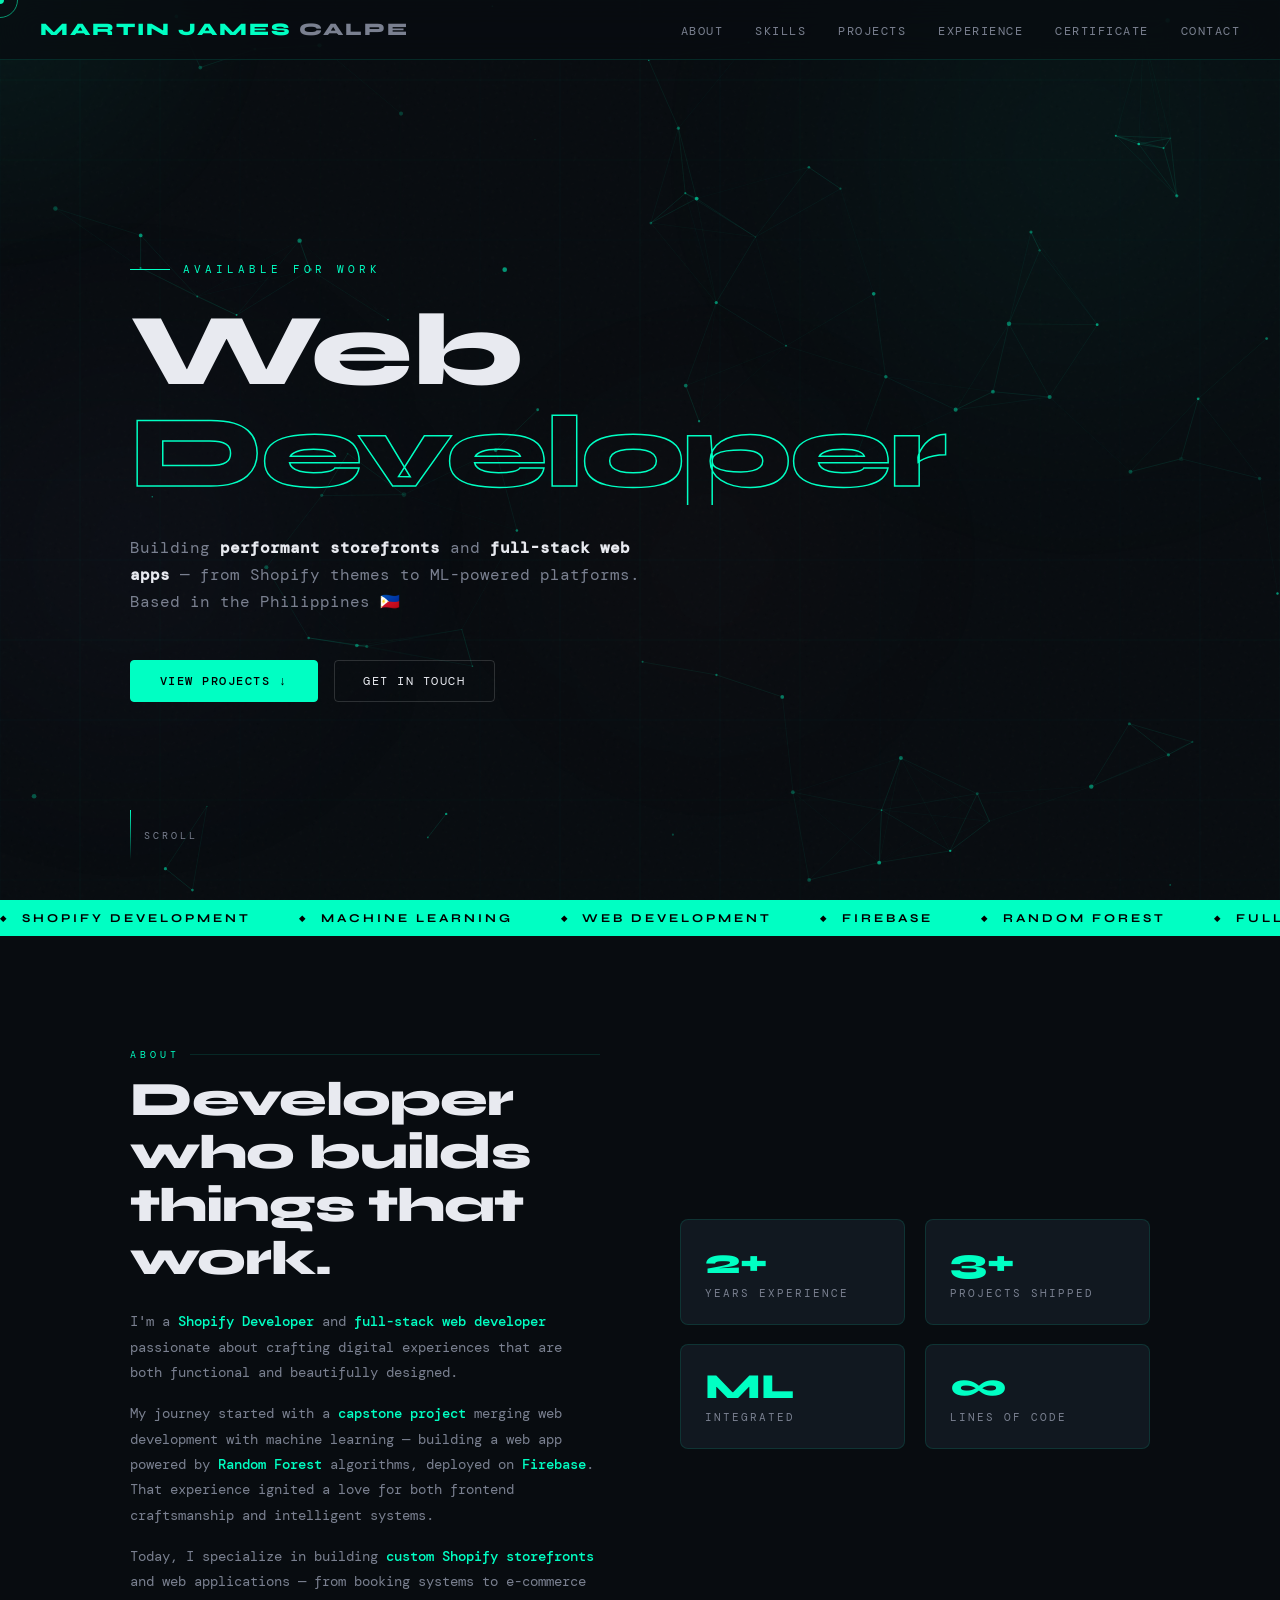
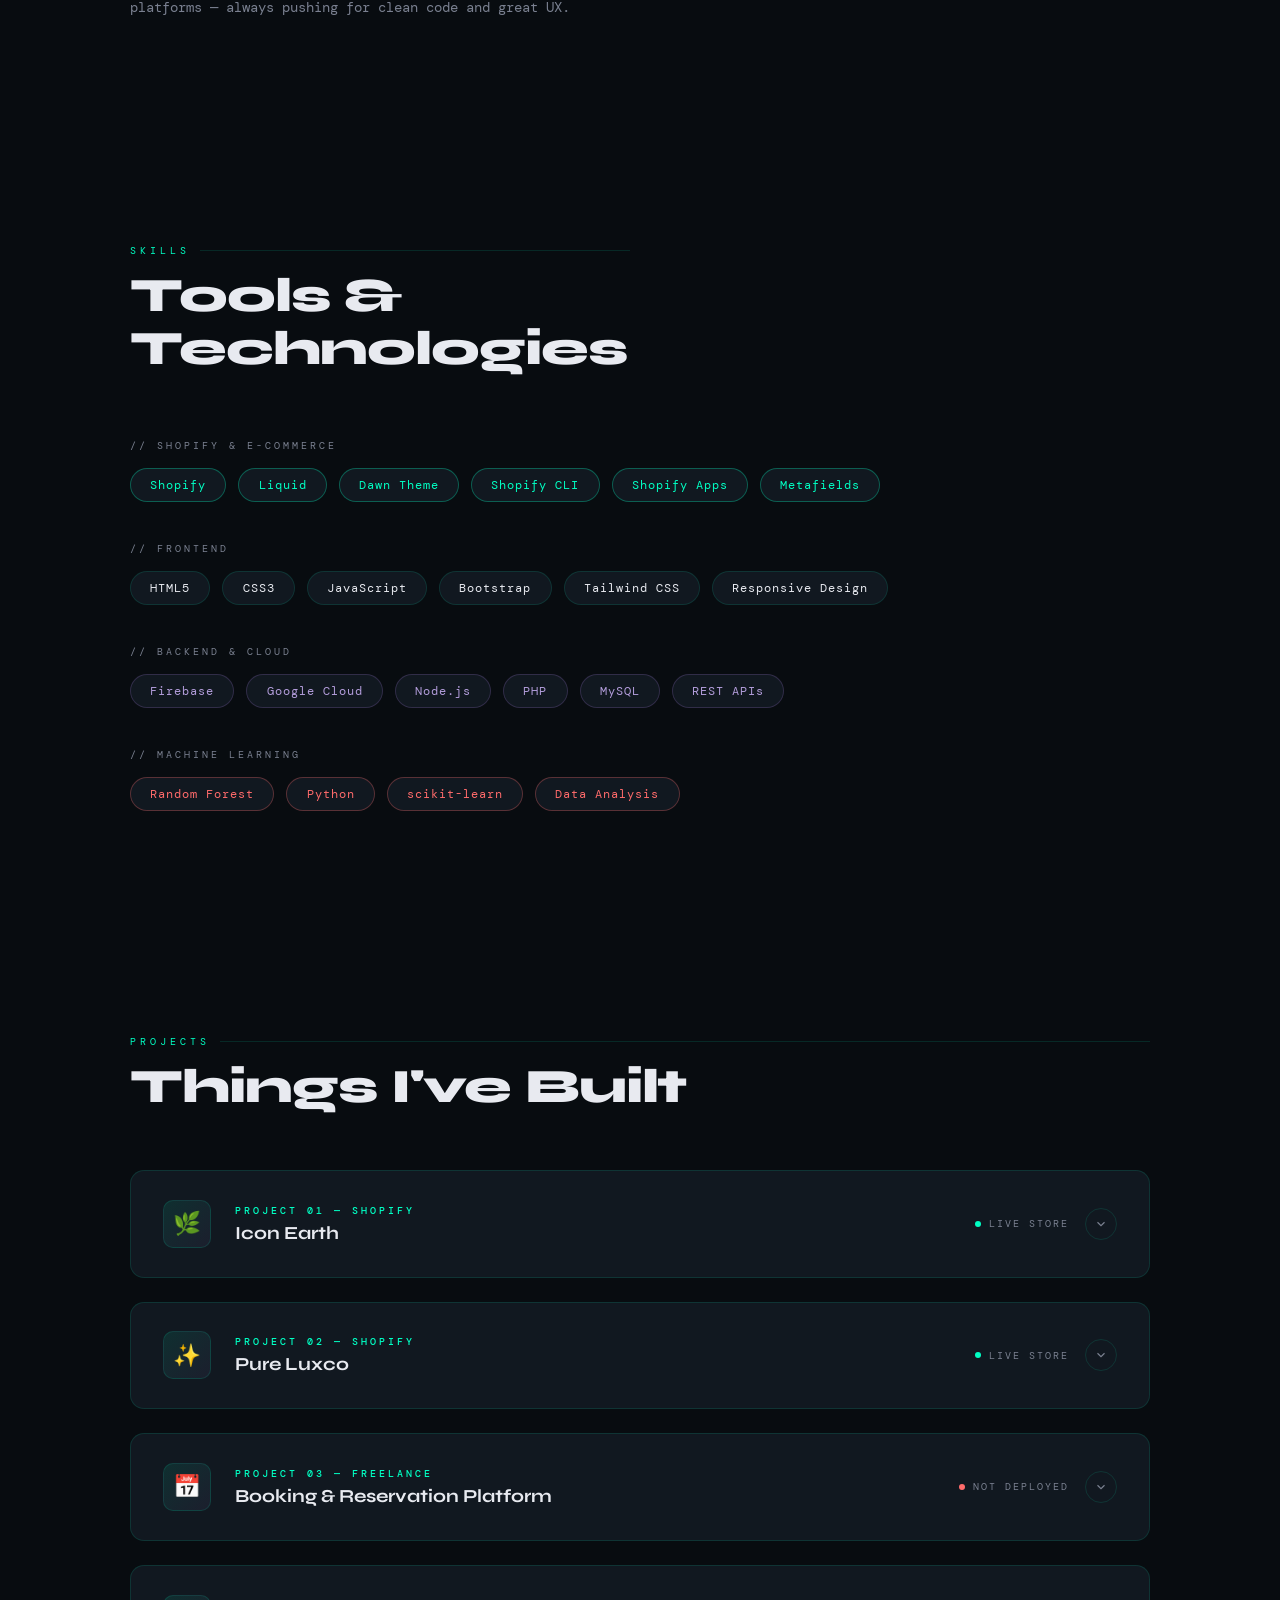
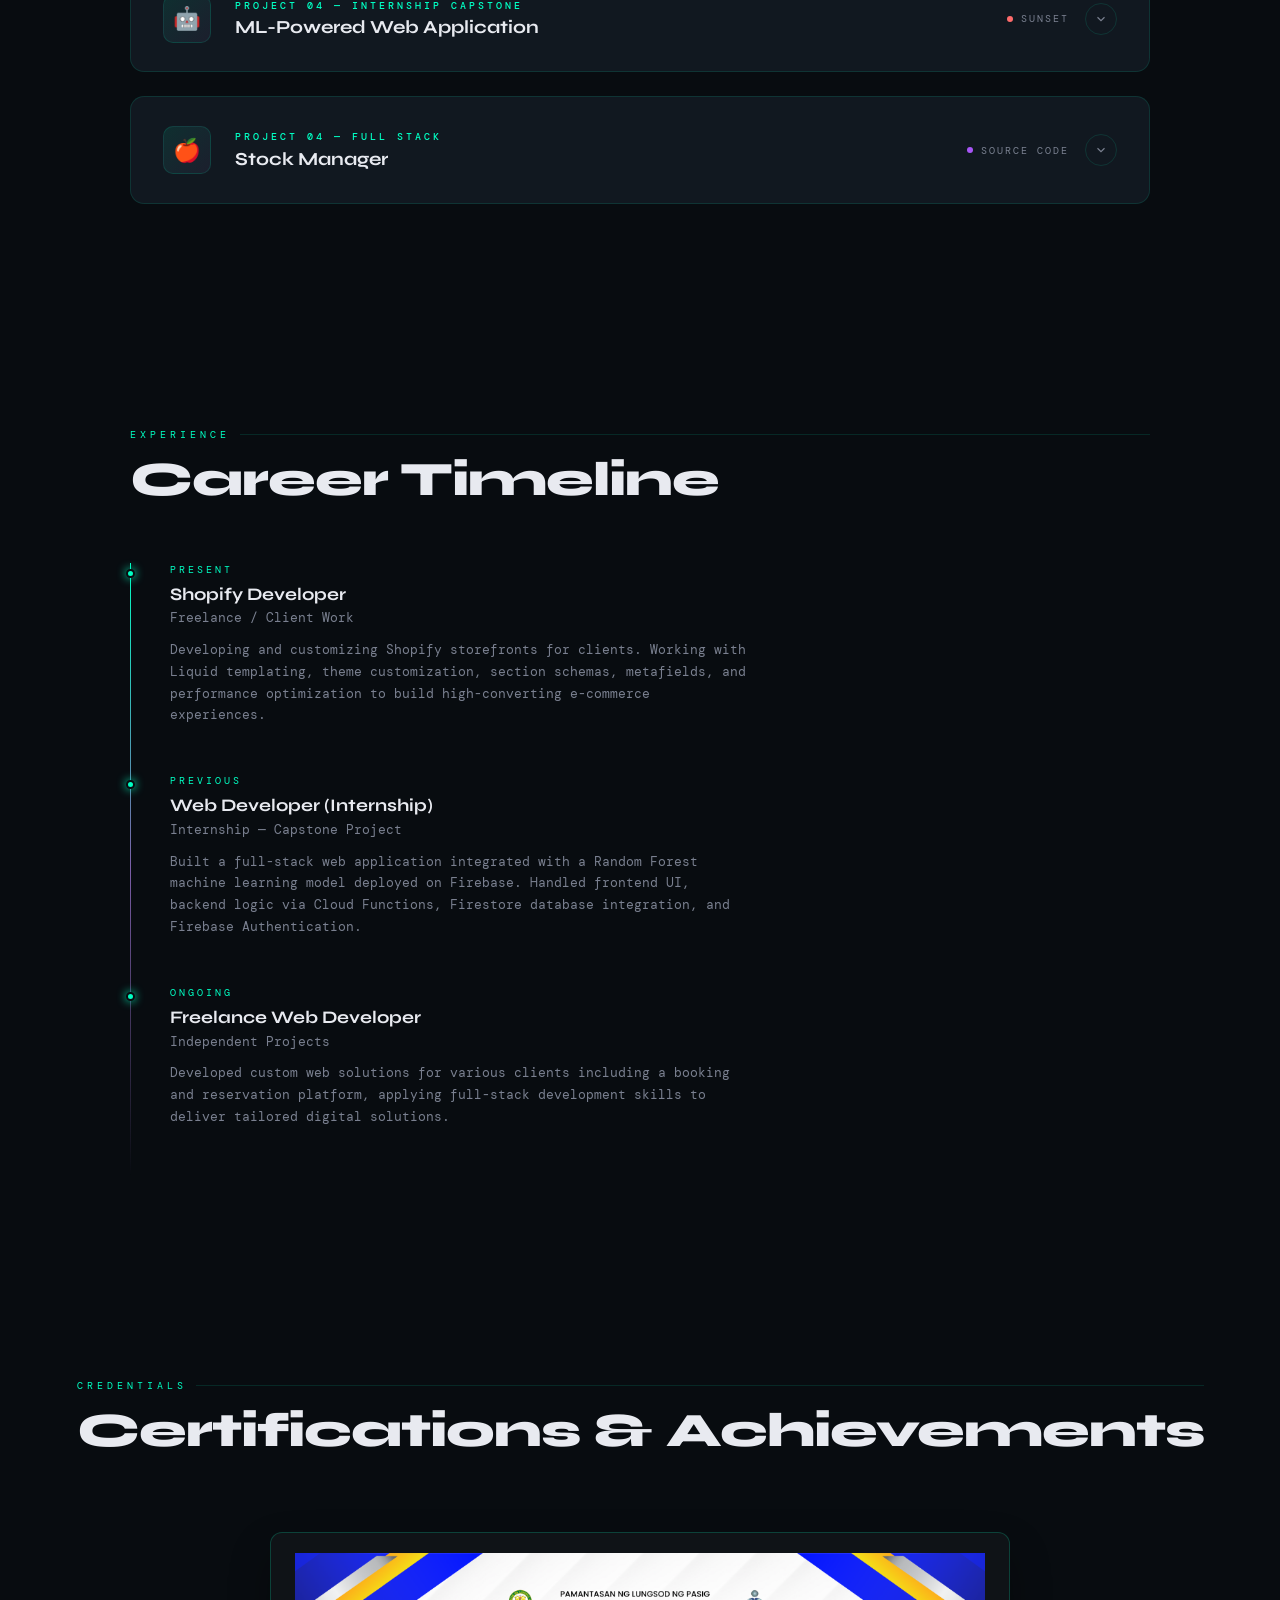
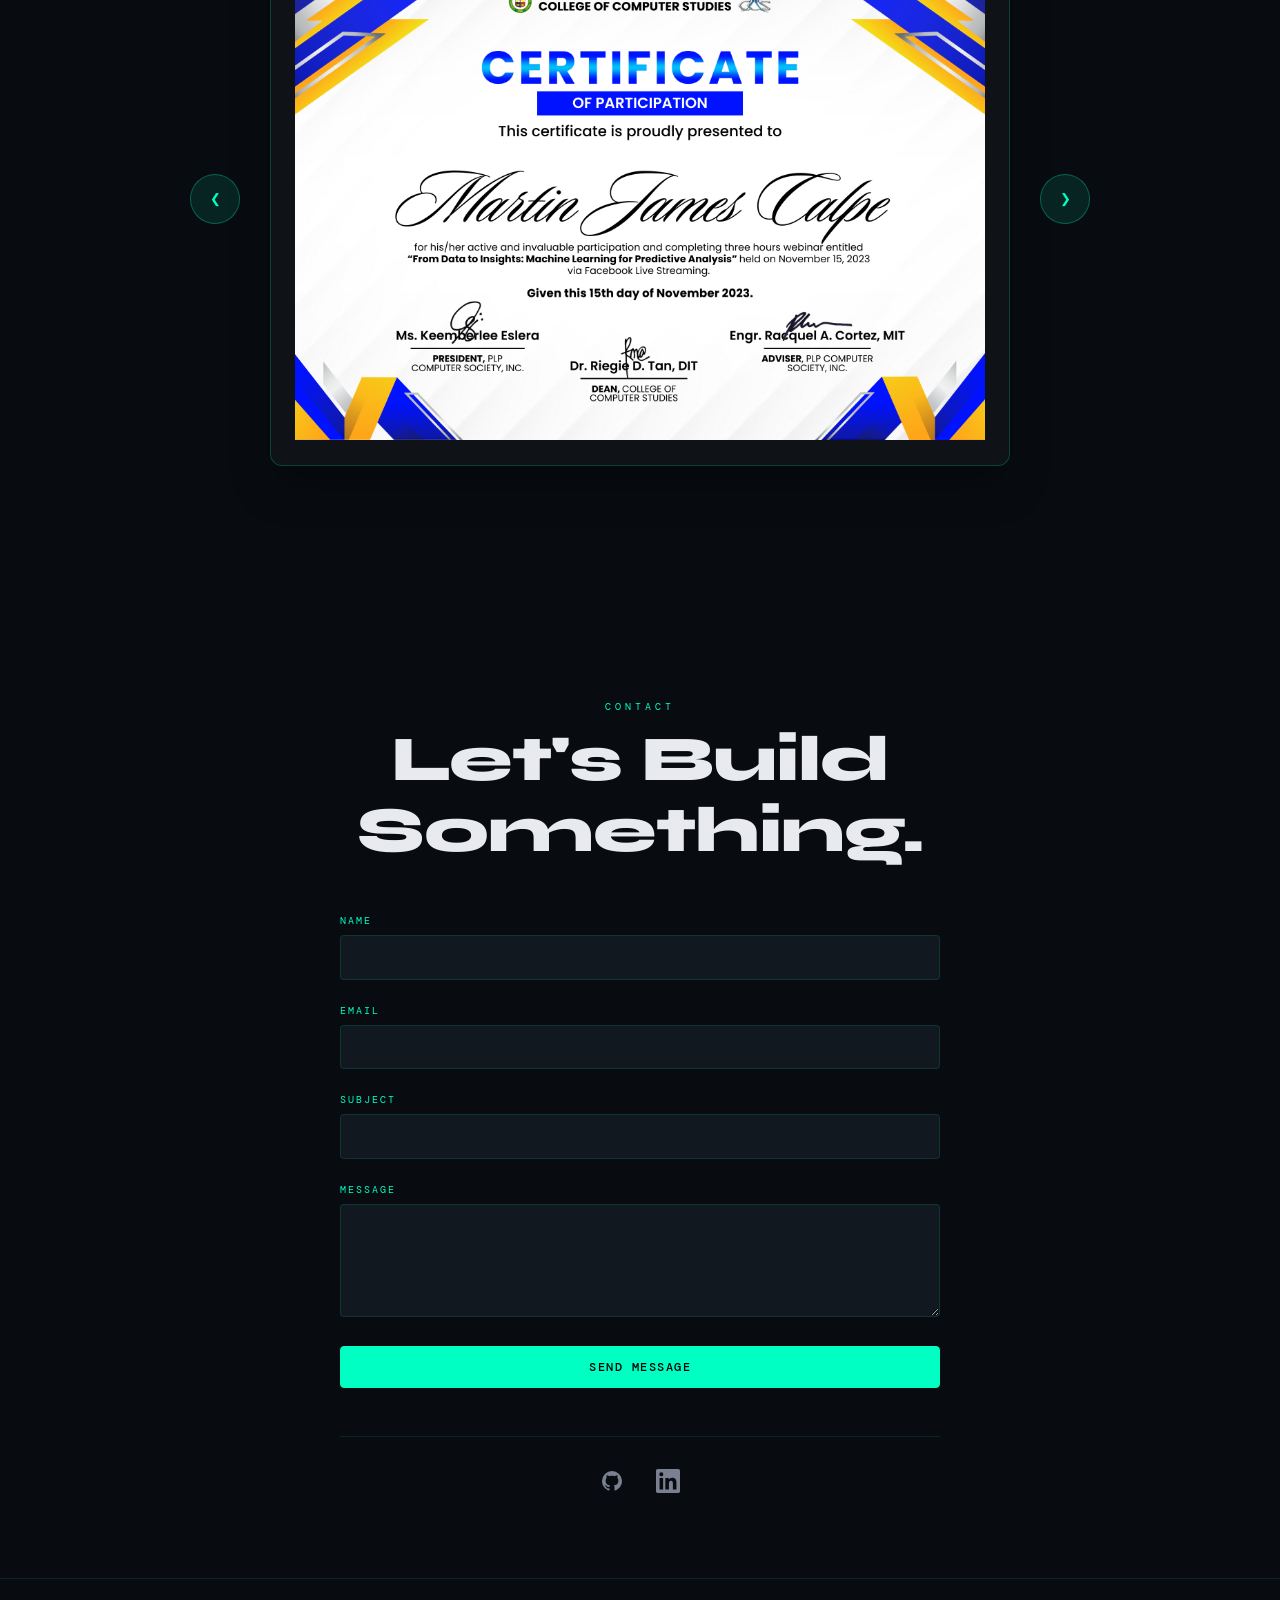
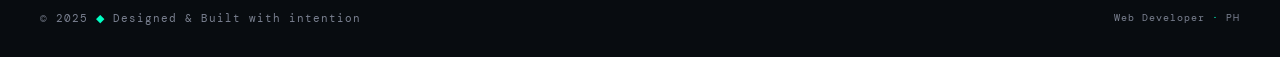
==== index.html @ bbc7a826 "Responsive Portfolio" ====
<!DOCTYPE html>
<html lang="en">
<head>
  <meta charset="UTF-8" />
  <meta name="viewport" content="width=device-width, initial-scale=1.0"/>
  <title>Martin James Calpe</title>
  <link href="https://fonts.googleapis.com/css2?family=Syne:wght@400;600;700;800&family=DM+Mono:wght@300;400;500&display=swap" rel="stylesheet"/>
  <link rel="stylesheet" href="styles2.css">
</head>
<body>

  <!-- Interactive background -->
  <canvas id="bg-canvas"></canvas>
  <div id="mouse-glow"></div>

  <!-- Cursor -->
  <div class="cursor" id="cursor">
    <div class="cursor-ring" id="ring"></div>
    <div class="cursor-dot" id="dot"></div>
  </div>

  <!-- Background orbs -->
  <div class="orb orb1"></div>	
  <div class="orb orb2"></div>
  <div class="orb orb3"></div>

  <!-- Nav -->
  <nav>
    <a href="#hero" class="logo">Martin James<span> Calpe</span></a>
    <ul>
      <li><a href="#about">About</a></li>
      <li><a href="#skills">Skills</a></li>
      <li><a href="#projects">Projects</a></li>
      <li><a href="#experience">Experience</a></li>
      <li><a href="#certificates">Certificate</a></li>
      <li><a href="#contact">Contact</a></li>
    </ul>
  </nav>

  <!-- Hero -->
  <section id="hero">
    <div class="hero-label">Available for work</div>
    <h1>
      <span class="line">Web</span>
      <span class="line"><span class="highlight">Developer</span></span>
    </h1>
    <p class="hero-sub">
      Building <b>performant storefronts</b> and <b>full-stack web apps</b> —
      from Shopify themes to ML-powered platforms. Based in the Philippines 🇵🇭
    </p>
    <div class="hero-cta">
      <a href="#projects" class="btn btn-primary">View Projects ↓</a>
      <a href="#contact" class="btn btn-outline">Get in Touch</a>
    </div>
    <div class="hero-scroll">
      <div class="scroll-line"></div>
      Scroll
    </div>
  </section>

  <!-- Ticker -->
  <div class="ticker-wrap" aria-hidden="true">
    <div class="ticker">
      <span>Shopify Development</span>
      <span>Machine Learning</span>
      <span>Web Development</span>
      <span>Firebase</span>
      <span>Random Forest</span>
      <span>Full-Stack Dev</span>
      <span>UI / UX</span>
      <span>Booking Systems</span>
      <span>Shopify Development</span>
      <span>Machine Learning</span>
      <span>Web Development</span>
      <span>Firebase</span>
      <span>Random Forest</span>
      <span>Full-Stack Dev</span>
      <span>UI / UX</span>
      <span>Booking Systems</span>
    </div>
  </div>

  <!-- About -->
  <section id="about">
    <div class="reveal">
      <div class="section-tag">About</div>
      <h2>Developer who builds things that work.</h2>
      <div class="about-text">
        <p>I'm a <b>Shopify Developer</b> and <b>full-stack web developer</b> passionate about crafting digital experiences that are both functional and beautifully designed.</p>
        <p>My journey started with a <b>capstone project</b> merging web development with machine learning — building a web app powered by <b>Random Forest</b> algorithms, deployed on <b>Firebase</b>. That experience ignited a love for both frontend craftsmanship and intelligent systems.</p>
        <p>Today, I specialize in building <b>custom Shopify storefronts</b> and web applications — from booking systems to e-commerce platforms — always pushing for clean code and great UX.</p>
      </div>
    </div>
    <div class="stats-grid reveal" style="transition-delay:.2s">
      <div class="stat-card">
        <div class="stat-num">2+</div>
        <div class="stat-label">Years Experience</div>
      </div>
      <div class="stat-card">
        <div class="stat-num">3+</div>
        <div class="stat-label">Projects Shipped</div>
      </div>
      <div class="stat-card">
        <div class="stat-num">ML</div>
        <div class="stat-label">Integrated</div>
      </div>
      <div class="stat-card">
        <div class="stat-num">∞</div>
        <div class="stat-label">Lines of Code</div>
      </div>
    </div>
  </section>

  <!-- Skills -->
  <section id="skills">
    <div class="skills-header reveal">
      <div class="section-tag">Skills</div>
      <h2>Tools & Technologies</h2>
    </div>
    <div class="skill-clusters reveal" style="transition-delay:.15s">
      <div>
        <div class="skill-cluster-title">// Shopify & E-Commerce</div>
        <div class="skill-pills">
          <span class="pill accent">Shopify</span>
          <span class="pill accent">Liquid</span>
          <span class="pill accent">Dawn Theme</span>
          <span class="pill accent">Shopify CLI</span>
          <span class="pill accent">Shopify Apps</span>
          <span class="pill accent">Metafields</span>
        </div>
      </div>
      <div>
        <div class="skill-cluster-title">// Frontend</div>
        <div class="skill-pills">
          <span class="pill">HTML5</span>
          <span class="pill">CSS3</span>
          <span class="pill">JavaScript</span>
          <span class="pill">Bootstrap</span>
          <span class="pill">Tailwind CSS</span>
          <span class="pill">Responsive Design</span>
        </div>
      </div>
      <div>
        <div class="skill-cluster-title">// Backend & Cloud</div>
        <div class="skill-pills">
          <span class="pill purple">Firebase</span>
          <span class="pill purple">Google Cloud</span>
          <span class="pill purple">Node.js</span>
          <span class="pill purple">PHP</span>
          <span class="pill purple">MySQL</span>
          <span class="pill purple">REST APIs</span>
        </div>
      </div>
      <div>
        <div class="skill-cluster-title">// Machine Learning</div>
        <div class="skill-pills">
          <span class="pill red">Random Forest</span>
          <span class="pill red">Python</span>
          <span class="pill red">scikit-learn</span>
          <span class="pill red">Data Analysis</span>
        </div>
      </div>
    </div>
  </section>

  <!-- Projects -->
  <section id="projects">
    <div class="reveal">
      <div class="section-tag">Projects</div>
      <h2>Things I've Built</h2>
    </div>
    <div class="projects-grid reveal" style="transition-delay:.1s">
      <div class="project-card" id="card-1">
        <div class="project-header" onclick="toggleCard('card-1')">
          <div class="project-header-left">
            <div class="project-icon">🌿</div>
            <div class="project-meta">
              <div class="project-number">Project 01 — Shopify</div>
              <div class="project-title">Icon Earth</div>
            </div>
          </div>
          <div class="project-header-right">
            <div class="project-status">
              <span class="status-dot live"></span>
              Live Store
            </div>
            <button class="expand-btn" aria-label="Expand">
              <svg viewBox="0 0 24 24" fill="none" stroke="currentColor" stroke-width="2"><polyline points="6 9 12 15 18 9"/></svg>
            </button>
          </div>
        </div>
        <div class="project-body">
          <div class="project-body-inner">
            <div>
              <p class="project-desc">
                A fully customized <strong>Shopify storefront</strong> for Icon Earth — an eco-conscious brand. Developed custom sections, optimized the theme for performance and conversions, and implemented a clean, nature-inspired aesthetic using <strong>Liquid templating</strong> and modern CSS.
              </p>
              <div class="project-tags">
                <span class="project-tag">Shopify</span>
                <span class="project-tag">Liquid</span>
                <span class="project-tag">CSS / JS</span>
                <span class="project-tag purple">E-Commerce</span>
                <span class="project-tag purple">Theme Dev</span>
              </div>
              <div class="project-actions">
                <a href="https://iconearth.com/" target="_blank" rel="noopener" class="project-link">
                  <svg viewBox="0 0 24 24"><path d="M18 13v6a2 2 0 01-2 2H5a2 2 0 01-2-2V8a2 2 0 012-2h6"/><polyline points="15 3 21 3 21 9"/><line x1="10" y1="14" x2="21" y2="3"/></svg>
                  Visit Live Store
                </a>
              </div>
            </div>
            <div class="preview-pane">
              <div class="preview-bar">
                <span class="preview-dot"></span>
                <span class="preview-dot"></span>
                <span class="preview-dot"></span>
                <span class="preview-url">iconearth.com</span>
              </div>
              <div class="preview-iframe-wrap">
                <img src="project2.png" alt="Icon Earth Preview" class="preview-screenshot">
                <div class="preview-overlay">
                  <a href="https://iconearth.com/" target="_blank" rel="noopener" class="preview-visit">
                    <svg width="11" height="11" viewBox="0 0 24 24" fill="none" stroke="currentColor" stroke-width="2"><path d="M18 13v6a2 2 0 01-2 2H5a2 2 0 01-2-2V8a2 2 0 012-2h6"/><polyline points="15 3 21 3 21 9"/><line x1="10" y1="14" x2="21" y2="3"/></svg>
                    Open
                  </a>
                </div>
              </div>
            </div>
          </div>
        </div>
      </div>

      <!-- ── Project 02: Pure Luxco ── -->
      <div class="project-card" id="card-2">
        <div class="project-header" onclick="toggleCard('card-2')">
          <div class="project-header-left">
            <div class="project-icon">✨</div>
            <div class="project-meta">
              <div class="project-number">Project 02 — Shopify</div>
              <div class="project-title">Pure Luxco</div>
            </div>
          </div>
          <div class="project-header-right">
            <div class="project-status">
              <span class="status-dot live"></span>
              Live Store
            </div>
            <button class="expand-btn" aria-label="Expand">
              <svg viewBox="0 0 24 24" fill="none" stroke="currentColor" stroke-width="2"><polyline points="6 9 12 15 18 9"/></svg>
            </button>
          </div>
        </div>
        <div class="project-body">
          <div class="project-body-inner">
            <div>
              <p class="project-desc">
                A premium <strong>luxury Shopify store</strong> for Pure Luxco. Built a refined, high-end shopping experience with custom product sections, smooth animations, and carefully tuned layout components to reflect the brand's upscale identity — all powered by <strong>Shopify Liquid</strong>.
              </p>
              <div class="project-tags">
                <span class="project-tag">Shopify</span>
                <span class="project-tag">Liquid</span>
                <span class="project-tag">CSS / JS</span>
                <span class="project-tag purple">Luxury Brand</span>
                <span class="project-tag purple">E-Commerce</span>
              </div>
              <div class="project-actions">
                <a href="https://pureluxco.com/" target="_blank" rel="noopener" class="project-link">
                  <svg viewBox="0 0 24 24"><path d="M18 13v6a2 2 0 01-2 2H5a2 2 0 01-2-2V8a2 2 0 012-2h6"/><polyline points="15 3 21 3 21 9"/><line x1="10" y1="14" x2="21" y2="3"/></svg>
                  Visit Live Store
                </a>
              </div>
            </div>
            <div class="preview-pane">
              <div class="preview-bar">
                <span class="preview-dot"></span>
                <span class="preview-dot"></span>
                <span class="preview-dot"></span>
                <span class="preview-url">pureluxco.com</span>
              </div>
              <div class="preview-iframe-wrap">
                <img src="project1.png" alt="Icon Earth Preview" class="preview-screenshot">
                <div class="preview-overlay">
                  <a href="https://pureluxco.com/" target="_blank" rel="noopener" class="preview-visit">
                    <svg width="11" height="11" viewBox="0 0 24 24" fill="none" stroke="currentColor" stroke-width="2"><path d="M18 13v6a2 2 0 01-2 2H5a2 2 0 01-2-2V8a2 2 0 012-2h6"/><polyline points="15 3 21 3 21 9"/><line x1="10" y1="14" x2="21" y2="3"/></svg>
                    Open
                  </a>
                </div>
              </div>
            </div>
          </div>
        </div>
      </div>

      <!-- ── Project 03: Booking Platform ── -->
      <div class="project-card" id="card-3">
        <div class="project-header" onclick="toggleCard('card-3')">
          <div class="project-header-left">
            <div class="project-icon">📅</div>
            <div class="project-meta">
              <div class="project-number">Project 03 — Freelance</div>
              <div class="project-title">Booking & Reservation Platform</div>
            </div>
          </div>
          <div class="project-header-right">
            <div class="project-status">
              <span class="status-dot"></span>
              Not Deployed
            </div>
            <button class="expand-btn" aria-label="Expand">
              <svg viewBox="0 0 24 24" fill="none" stroke="currentColor" stroke-width="2"><polyline points="6 9 12 15 18 9"/></svg>
            </button>
          </div>
        </div>
        <div class="project-body">
          <div class="project-body-inner">
            <div>
              <p class="project-desc">
                A custom <strong>booking and reservation web application</strong> built for a freelance client. Features appointment scheduling, real-time availability management, user authentication, and an intuitive admin dashboard — crafted from scratch for a seamless end-to-end experience.
              </p>
              <div class="project-tags">
                <span class="project-tag">Web App</span>
                <span class="project-tag purple">Full Stack</span>
                <span class="project-tag">Booking System</span>
                <span class="project-tag">JavaScript</span>
                <span class="project-tag red">Freelance</span>
              </div>
            </div>
            <div class="preview-pane">
              <div class="preview-bar">
                <span class="preview-dot"></span>
                <span class="preview-dot"></span>
                <span class="preview-dot"></span>
                <span class="preview-url">booking-platform — local</span>
              </div>
              <div class="preview-iframe-wrap">
					<img src="project3.png" alt="Booking Platform Screenshot" class="preview-screenshot">
				</div>
            </div>
          </div>
        </div>
      </div>

      <!-- ── Project 04: ML Capstone ── -->
      <div class="project-card" id="card-4">
        <div class="project-header" onclick="toggleCard('card-4')">
          <div class="project-header-left">
            <div class="project-icon">🤖</div>
            <div class="project-meta">
              <div class="project-number">Project 04 — Internship Capstone</div>
              <div class="project-title">ML-Powered Web Application</div>
            </div>
          </div>
          <div class="project-header-right">
            <div class="project-status">
              <span class="status-dot"></span>
              Sunset
            </div>
            <button class="expand-btn" aria-label="Expand">
              <svg viewBox="0 0 24 24" fill="none" stroke="currentColor" stroke-width="2"><polyline points="6 9 12 15 18 9"/></svg>
            </button>
          </div>
        </div>
        <div class="project-body">
          <div class="project-body-inner">
            <div>
              <p class="project-desc">
                An internship capstone project combining web development with machine learning. Built a full-stack web app deploying a <strong>Random Forest classification algorithm</strong> via Firebase Cloud Functions. Handled authentication, Firestore database, and a clean prediction UI — sunset due to Google Cloud billing requirements.
              </p>
              <div class="project-tags">
                <span class="project-tag">Firebase</span>
                <span class="project-tag red">Random Forest</span>
                <span class="project-tag red">Machine Learning</span>
                <span class="project-tag red">Python</span>
                <span class="project-tag">Cloud Functions</span>
              </div>
            </div>
            <div class="preview-pane">
              <div class="preview-bar">
                <span class="preview-dot"></span>
                <span class="preview-dot"></span>
                <span class="preview-dot"></span>
                <span class="preview-url">firebase — capstone (offline)</span>
              </div>
              <div class="preview-placeholder">
                <span>☁️</span>
                Offline — Cloud billing sunset
              </div>
            </div>
          </div>
        </div>
      </div>
      

      <div class="project-card" id="card-5">
        <div class="project-header" onclick="toggleCard('card-5')">
          <div class="project-header-left">
            <div class="project-icon">🍎</div>
            <div class="project-meta">
              <div class="project-number">Project 04 — Full Stack</div>
              <div class="project-title">Stock Manager</div>
            </div>
          </div>
          <div class="project-header-right">
            <div class="project-status">
              <span class="status-dot live" style="background: #a855f7;"></span>
              Source Code
            </div>
            <button class="expand-btn" aria-label="Expand">
              <svg viewBox="0 0 24 24" fill="none" stroke="currentColor" stroke-width="2"><polyline points="6 9 12 15 18 9"/></svg>
            </button>
          </div>
        </div>
        <div class="project-body">
          <div class="project-body-inner">
            <div>
              <p class="project-desc">
                A professional <strong>Inventory Management System</strong> tailored for Apple retailers. Built with a custom PHP backend and MySQL, featuring <strong>real-time stock health analytics</strong>, automated CSV report generation, and a secure deletion workflow requiring SKU validation.
              </p>
              <div class="project-tags">
                <span class="project-tag">PHP 8.x</span>
                <span class="project-tag">MySQL</span>
                <span class="project-tag">JavaScript</span>
                <span class="project-tag purple">Backend</span>
                <span class="project-tag purple">System Design</span>
              </div>
              <div class="project-actions">
                <a href="https://github.com/mjjcalpe/inventory-system" target="_blank" rel="noopener" class="project-link">
                  <svg viewBox="0 0 24 24" fill="none" stroke="currentColor" stroke-width="2" stroke-linecap="round" stroke-linejoin="round"><path d="M9 19c-5 1.5-5-2.5-7-3m14 6v-3.87a3.37 3.37 0 0 0-.94-2.61c3.14-.35 6.44-1.54 6.44-7A5.44 5.44 0 0 0 20 4.77 5.07 5.07 0 0 0 19.91 1S18.73.65 16 2.48a13.38 13.38 0 0 0-7 0C6.27.65 5.09 1 5.09 1A5.07 5.07 0 0 0 5 4.77a5.44 5.44 0 0 0-1.5 3.78c0 5.42 3.3 6.61 6.44 7A3.37 3.37 0 0 0 9 18.13V22"></path></svg>
                  View GitHub Repository
                </a>
              </div>
            </div>
            <div class="preview-pane">
              <div class="preview-bar">
                <span class="preview-dot"></span>
                <span class="preview-dot"></span>
                <span class="preview-dot"></span>
                <span class="preview-url">github.com/mjjcalpe/inventory-system</span>
              </div>
              <div class="preview-iframe-wrap">
                <img src="project4.png" alt="Apple Stock Manager Preview" class="preview-screenshot">
                <div class="preview-overlay">
                  <a href="https://github.com/mjjcalpe/inventory-system" target="_blank" rel="noopener" class="preview-visit">
                    <svg width="11" height="11" viewBox="0 0 24 24" fill="none" stroke="currentColor" stroke-width="2"><path d="M18 13v6a2 2 0 01-2 2H5a2 2 0 01-2-2V8a2 2 0 012-2h6"/><polyline points="15 3 21 3 21 9"/><line x1="10" y1="14" x2="21" y2="3"/></svg>
                    View Code
                  </a>
                </div>
              </div>
            </div>
          </div>
        </div>
      </div>


    </div>
  </section>

  <!-- Experience -->
  <section id="experience">
    <div class="reveal">
      <div class="section-tag">Experience</div>
      <h2>Career Timeline</h2>
    </div>
    <div class="timeline reveal" style="transition-delay:.15s">
      <div class="timeline-item">
        <div class="timeline-date">Present</div>
        <div class="timeline-role">Shopify Developer</div>
        <div class="timeline-company">Freelance / Client Work</div>
        <div class="timeline-desc">
          Developing and customizing Shopify storefronts for clients. Working with Liquid templating,
          theme customization, section schemas, metafields, and performance optimization to build
          high-converting e-commerce experiences.
        </div>
      </div>
      <div class="timeline-item">
        <div class="timeline-date">Previous</div>
        <div class="timeline-role">Web Developer (Internship)</div>
        <div class="timeline-company">Internship — Capstone Project</div>
        <div class="timeline-desc">
          Built a full-stack web application integrated with a Random Forest machine learning model
          deployed on Firebase. Handled frontend UI, backend logic via Cloud Functions, Firestore
          database integration, and Firebase Authentication.
        </div>
      </div>
      <div class="timeline-item">
        <div class="timeline-date">Ongoing</div>
        <div class="timeline-role">Freelance Web Developer</div>
        <div class="timeline-company">Independent Projects</div>
        <div class="timeline-desc">
          Developed custom web solutions for various clients including a booking and reservation
          platform, applying full-stack development skills to deliver tailored digital solutions.
        </div>
      </div>
    </div>
  </section>

  <section id="certificates">
  <div class="reveal">
    <div class="section-tag">Credentials</div>
    <h2 class="section-title">Certifications & Achievements</h2>
  </div>

  <div class="slider-container reveal" style="transition-delay:.1s">
    <button class="slider-btn prev-btn" aria-label="Previous">❮</button>
    
    <div class="slider-track-wrap">
      <div class="slider-track" id="cert-track">
        <div class="cert-slide"><img src="cert1.png" alt="Certificate 1"></div>
        <div class="cert-slide"><img src="cert2.jpeg" alt="Certificate 2"></div>
        <div class="cert-slide"><img src="cert3.png" alt="Certificate 3"></div>
        <div class="cert-slide"><img src="cert4.png" alt="Certificate 4"></div>
        <div class="cert-slide"><img src="cert5.png" alt="Certificate 5"></div>
        <div class="cert-slide"><img src="cert6.png" alt="Certificate 6"></div>
        <div class="cert-slide"><img src="cert7.png" alt="Certificate 7"></div>
        <div class="cert-slide"><img src="cert8.png" alt="Certificate 8"></div>
        <div class="cert-slide"><img src="cert9.png" alt="Certificate 9"></div>
      </div>
    </div>

    <button class="slider-btn next-btn" aria-label="Next">❯</button>
  </div>
  
  <div class="slider-dots" id="slider-dots"></div>
</section>

  
<section id="contact">
    <div class="section-tag contact-tag reveal">Contact</div>
    <h2 class="contact-title reveal">Let's Build<br/>Something.</h2>
    
    <div class="contact-form-container reveal" style="transition-delay:.2s">
        <form id="contactForm">
            <div class="form-group">
                <label for="name">Name</label>
                <input type="text" id="name" name="name" required>
            </div>
            <div class="form-group">
                <label for="email">Email</label>
                <input type="email" id="email" name="email" required>
            </div>
            <div class="form-group">
                <label for="subject">Subject</label>
                <input type="text" id="subject" name="subject">
            </div>
            <div class="form-group">
                <label for="message">Message</label>
                <textarea id="message" name="message" rows="5" required></textarea>
            </div>
            <button type="submit" id="submitButton" class="btn btn-primary">
                <span class="button-text">Send Message</span>
                <span class="spinner" style="display: none;"></span>
            </button>
        </form>
        <div id="formStatus" class="form-status"></div>

        <div class="contact-social-row">
            <a href="https://github.com/mjjcalpe" target="_blank" rel="noopener" class="social-icon-link" title="GitHub">
                <svg viewBox="0 0 24 24" width="24" height="24"><path fill="currentColor" d="M12 2A10 10 0 002 12c0 4.42 2.87 8.17 6.84 9.5.5.08.66-.23.66-.5v-1.69c-2.77.6-3.36-1.34-3.36-1.34-.46-1.16-1.11-1.47-1.11-1.47-.91-.62.07-.6.07-.6 1 .07 1.53 1.03 1.53 1.03.87 1.52 2.34 1.07 2.91.83.09-.65.35-1.09.63-1.34-2.22-.25-4.55-1.11-4.55-4.92 0-1.11.38-2 1.03-2.71-.1-.25-.45-1.29.1-2.64 0 0 .84-.27 2.75 1.02.79-.22 1.65-.33 2.5-.33.85 0 1.71.11 2.5.33 1.91-1.29 2.75-1.02 2.75-1.02.55 1.35.2 2.39.1 2.64.65.71 1.03 1.6 1.03 2.71 0 3.82-2.34 4.66-4.57 4.91.36.31.69.92.69 1.85V21c0 .27.16.59.67.5C19.14 20.16 22 16.42 22 12A10 10 0 0012 2z"/></svg>
            </a>
            <a href="https://www.linkedin.com/in/martinjamescalpe/" target="_blank" rel="noopener" class="social-icon-link" title="LinkedIn">
                <svg viewBox="0 0 24 24" width="24" height="24"><path fill="currentColor" d="M20.447 20.452h-3.554v-5.569c0-1.328-.027-3.037-1.852-3.037-1.853 0-2.136 1.445-2.136 2.939v5.667H9.351V9h3.414v1.561h.046c.477-.9 1.637-1.85 3.37-1.85 3.601 0 4.267 2.37 4.267 5.455v6.286zM5.337 7.433a2.062 2.062 0 01-2.063-2.065 2.064 2.064 0 112.063 2.065zm1.782 13.019H3.555V9h3.564v11.452zM22.225 0H1.771C.792 0 0 .774 0 1.729v20.542C0 23.227.792 24 1.771 24h20.451C23.2 24 24 23.227 24 22.271V1.729C24 .774 23.2 0 22.222 0h.003z"/></svg>
            </a>
        </div>
    </div>
</section>

<script src="https://cdn.jsdelivr.net/npm/@emailjs/browser@4/dist/email.min.js"></script>

<script type="text/javascript" src="https://cdn.jsdelivr.net/npm/@emailjs/browser@4/dist/email.min.js"></script>

<script>
    // 1. Initialize EmailJS
    (function() {
        emailjs.init({
            publicKey: "rtEd1aC0v6D07xCCY"
        });
    })();

    document.addEventListener('DOMContentLoaded', () => {
        // --- REVEAL OBSERVER & BACKGROUND LOGIC ---
        // (Keep your particle background, nav link, and scroll reveal code here as it was)
        
        // --- CONTACT FORM LOGIC ---
        const contactForm = document.getElementById('contactForm');
        
        if (contactForm) {
            const submitButton = contactForm.querySelector('button[type="submit"]');
            const buttonText = submitButton?.querySelector('.button-text');
            const spinner = submitButton?.querySelector('.spinner');
            const formStatus = document.getElementById('formStatus');

            contactForm.addEventListener('submit', function(event) {
                event.preventDefault();

                const serviceID = 'service_jj01jtw';
                const templateID = 'template_p2a5obg';

                // Start Loading
                if (submitButton) submitButton.disabled = true;
                if (buttonText) buttonText.style.display = 'none';
                if (spinner) spinner.style.display = 'inline-block';
                if (formStatus) formStatus.textContent = '';

                emailjs.sendForm(serviceID, templateID, this)
                    .then(() => {
                        alert('Message sent successfully!');
                        contactForm.reset();
                        resetButton();
                    }, (error) => {
                        console.log('FAILED...', error);
                        if (formStatus) formStatus.textContent = 'Failed to send. Reconnect Gmail in EmailJS Dashboard.';
                        resetButton();
                    });
            });

            function resetButton() {
                if (submitButton) submitButton.disabled = false;
                if (spinner) spinner.style.display = 'none';
                if (buttonText) buttonText.style.display = 'inline-block';
            }
        }

        // --- EMAIL COPY TO CLIPBOARD LOGIC ---
        const contactLink = document.getElementById('contact-link');
        const toast = document.getElementById('copy-toast');
        const emailAddress = "james.calpe32@gmail.com";

        if (contactLink) {
            contactLink.addEventListener('click', (e) => {
                e.preventDefault();
                navigator.clipboard.writeText(emailAddress).then(() => {
                    if (toast) {
                        toast.classList.add('show');
                        setTimeout(() => toast.classList.remove('show'), 2000);
                    }
                });
                window.location.href = `mailto:${emailAddress}`;
            });
        }
    });

    document.addEventListener('DOMContentLoaded', () => {
    const track = document.getElementById('cert-track');
    const slides = Array.from(track.children);
    const nextBtn = document.querySelector('.next-btn');
    const prevBtn = document.querySelector('.prev-btn');
    const dotsNav = document.getElementById('slider-dots');
    
    let currentIndex = 0;

    // Create dots
    slides.forEach((_, i) => {
        const dot = document.createElement('div');
        dot.classList.add('dot');
        if (i === 0) dot.classList.add('active');
        dot.addEventListener('click', () => moveToSlide(i));
        dotsNav.appendChild(dot);
    });

    const dots = Array.from(dotsNav.children);

    const updateDots = (index) => {
        dots.forEach(dot => dot.classList.remove('active'));
        dots[index].classList.add('active');
    }

    const moveToSlide = (index) => {
        track.style.transform = `translateX(-${index * 100}%)`;
        currentIndex = index;
        updateDots(index);
    }

    nextBtn.addEventListener('click', () => {
        currentIndex = (currentIndex + 1) % slides.length;
        moveToSlide(currentIndex);
    });

    prevBtn.addEventListener('click', () => {
        currentIndex = (currentIndex - 1 + slides.length) % slides.length;
        moveToSlide(currentIndex);
    });
});
</script>
  <!-- Footer -->
  <footer>
    <p>© 2025 <span class="footer-dot">◆</span> Designed & Built with intention</p>
    <p style="font-size:.65rem; color: var(--text-dim);">Web Developer <span class="footer-dot">·</span> PH</p>
  </footer>

  <script data-cfasync="false" src="/cdn-cgi/scripts/5c5dd728/cloudflare-static/email-decode.min.js"></script><script>
    // ── Interactive Particle Network Background ──
    const canvas = document.getElementById('bg-canvas');
    const ctx = canvas.getContext('2d');
    let W, H, particles = [], mouse = { x: -9999, y: -9999 };

    const PARTICLE_COUNT = 88;
    const CONNECTION_DIST = 140;
    const MOUSE_DIST = 180;

    function resize() {
      W = canvas.width = window.innerWidth;
      H = canvas.height = window.innerHeight;
    }
    resize();
    window.addEventListener('resize', () => { resize(); initParticles(); });

    class Particle {
      constructor() { this.reset(true); }
      reset(initial) {
        this.x = Math.random() * W;
        this.y = initial ? Math.random() * H : (Math.random() > 0.5 ? -10 : H + 10);
        this.vx = (Math.random() - 0.5) * 0.35;
        this.vy = (Math.random() - 0.5) * 0.35;
        this.r = Math.random() * 1.8 + 0.6;
        this.baseAlpha = Math.random() * 0.4 + 0.15;
        this.alpha = this.baseAlpha;
        this.pulse = Math.random() * Math.PI * 2;
        this.pulseSpeed = Math.random() * 0.02 + 0.008;
      }
      update() {
        this.x += this.vx;
        this.y += this.vy;
        this.pulse += this.pulseSpeed;
        this.alpha = this.baseAlpha + Math.sin(this.pulse) * 0.1;
        // mouse repel
        const dx = this.x - mouse.x, dy = this.y - mouse.y;
        const dist = Math.sqrt(dx*dx + dy*dy);
        if (dist < MOUSE_DIST) {
          const force = (MOUSE_DIST - dist) / MOUSE_DIST * 0.6;
          this.x += (dx / dist) * force * 1.8;
          this.y += (dy / dist) * force * 1.8;
        }
        if (this.x < -20) this.x = W + 20;
        if (this.x > W + 20) this.x = -20;
        if (this.y < -20) this.y = H + 20;
        if (this.y > H + 20) this.y = -20;
      }
      draw() {
        ctx.beginPath();
        ctx.arc(this.x, this.y, this.r, 0, Math.PI * 2);
        ctx.fillStyle = `rgba(0,255,195,${this.alpha})`;
        ctx.fill();
      }
    }

    function initParticles() {
      particles = [];
      for (let i = 0; i < PARTICLE_COUNT; i++) particles.push(new Particle());
    }
    initParticles();

    // Draw grid lines
    function drawGrid() {
      const gridSize = 80;
      const t = Date.now() * 0.0003;
      ctx.save();
      for (let x = 0; x <= W; x += gridSize) {
        const alpha = 0.022 + Math.sin(t + x * 0.01) * 0.008;
        ctx.beginPath();
        ctx.moveTo(x, 0); ctx.lineTo(x, H);
        ctx.strokeStyle = `rgba(0,255,195,${alpha})`;
        ctx.lineWidth = 1;
        ctx.stroke();
      }
      for (let y = 0; y <= H; y += gridSize) {
        const alpha = 0.022 + Math.sin(t + y * 0.01) * 0.008;
        ctx.beginPath();
        ctx.moveTo(0, y); ctx.lineTo(W, y);
        ctx.strokeStyle = `rgba(0,255,195,${alpha})`;
        ctx.lineWidth = 1;
        ctx.stroke();
      }
      ctx.restore();
    }

    // Draw connections between nearby particles
    function drawConnections() {
      for (let i = 0; i < particles.length; i++) {
        for (let j = i + 1; j < particles.length; j++) {
          const a = particles[i], b = particles[j];
          const dx = a.x - b.x, dy = a.y - b.y;
          const dist = Math.sqrt(dx*dx + dy*dy);
          if (dist < CONNECTION_DIST) {
            const alpha = (1 - dist / CONNECTION_DIST) * 0.18;
            ctx.beginPath();
            ctx.moveTo(a.x, a.y);
            ctx.lineTo(b.x, b.y);
            ctx.strokeStyle = `rgba(0,255,195,${alpha})`;
            ctx.lineWidth = 0.8;
            ctx.stroke();
          }
        }
        // Connect to mouse
        const mdx = particles[i].x - mouse.x, mdy = particles[i].y - mouse.y;
        const mdist = Math.sqrt(mdx*mdx + mdy*mdy);
        if (mdist < MOUSE_DIST) {
          const alpha = (1 - mdist / MOUSE_DIST) * 0.45;
          ctx.beginPath();
          ctx.moveTo(particles[i].x, particles[i].y);
          ctx.lineTo(mouse.x, mouse.y);
          ctx.strokeStyle = `rgba(0,255,195,${alpha})`;
          ctx.lineWidth = 1;
          ctx.stroke();
          // Highlight particle near mouse
          ctx.beginPath();
          ctx.arc(particles[i].x, particles[i].y, particles[i].r + 1, 0, Math.PI * 2);
          ctx.fillStyle = `rgba(0,255,195,${alpha * 1.5})`;
          ctx.fill();
        }
      }
    }

    function animate() {
      ctx.clearRect(0, 0, W, H);
      drawGrid();
      drawConnections();
      particles.forEach(p => { p.update(); p.draw(); });
      requestAnimationFrame(animate);
    }
    animate();

    // ── Mouse glow follows cursor ──
    const mouseGlow = document.getElementById('mouse-glow');
    window.addEventListener('mousemove', e => {
      mouse.x = e.clientX;
      mouse.y = e.clientY;
      mouseGlow.style.left = e.clientX + 'px';
      mouseGlow.style.top = e.clientY + 'px';
    });

    // ── Custom cursor ──
    const cursor = document.getElementById('cursor');
    const dot = document.getElementById('dot');
    const ring = document.getElementById('ring');

    let mouseX = 0, mouseY = 0;
    let ringX = 0, ringY = 0;

    window.addEventListener('mousemove', e => {
      mouseX = e.clientX; mouseY = e.clientY;
      dot.style.left = mouseX + 'px';
      dot.style.top = mouseY + 'px';
    });

    function animateRing() {
      ringX += (mouseX - ringX) * 0.13;
      ringY += (mouseY - ringY) * 0.13;
      ring.style.left = ringX + 'px';
      ring.style.top = ringY + 'px';
      requestAnimationFrame(animateRing);
    }
    animateRing();

    // ── Expandable project cards ──
    function toggleCard(id) {
      const card = document.getElementById(id);
      const isOpen = card.classList.contains('open');
      document.querySelectorAll('.project-card').forEach(c => c.classList.remove('open'));
      if (!isOpen) card.classList.add('open');
    }

    // ── Scroll reveal ──
    const reveals = document.querySelectorAll('.reveal');
    const observer = new IntersectionObserver((entries) => {
      entries.forEach((e) => {
        if (e.isIntersecting) e.target.classList.add('visible');
      });
    }, { threshold: 0.12 });
    reveals.forEach(el => observer.observe(el));

    // ── Active nav link ──
    const sections = document.querySelectorAll('section[id]');
    const navLinks = document.querySelectorAll('nav a');
    window.addEventListener('scroll', () => {
      let current = '';
      sections.forEach(s => {
        if (window.scrollY >= s.offsetTop - 120) current = s.getAttribute('id');
      });
      navLinks.forEach(a => {
        a.style.color = a.getAttribute('href') === '#' + current ? 'var(--accent)' : '';
      });
    });

	document.addEventListener('DOMContentLoaded', () => {
    const contactLink = document.getElementById('contact-link');
    const toast = document.getElementById('copy-toast');
    const email = "james.calpe32@gmail.com";

    contactLink.addEventListener('click', (e) => {
        e.preventDefault();

        // 1. Copy to clipboard
        navigator.clipboard.writeText(email).then(() => {
            // 2. Show the toast
            toast.classList.add('show');
            
            // 3. Hide it after 2 seconds
            setTimeout(() => {
                toast.classList.remove('show');
            }, 2000);
        });

        // 4. Try to open the email app as well
        window.location.href = `mailto:${email}`;
    });
});
  </script>
</body>
</html>
---- styles2.css ----
:root {
      --bg: #080c10;
      --bg2: #0d1117;
      --accent: #00ffc3;
      --accent2: #7b5ea7;
      --accent3: #ff6b6b;
      --text: #e8eaf0;
      --text-dim: #7a8090;
      --card: #111820;
      --border: rgba(0,255,195,0.12);
      --glow: 0 0 30px rgba(0,255,195,0.15);
    }

    *, *::before, *::after { box-sizing: border-box; margin: 0; padding: 0; }

    html { scroll-behavior: smooth; }

    body {
      background: var(--bg);
      color: var(--text);
      font-family: 'DM Mono', monospace;
      overflow-x: hidden;
      cursor: none;
    }

    /* ── Custom cursor ── */
    .cursor {
      position: fixed; top: 0; left: 0; z-index: 9999;
      pointer-events: none; mix-blend-mode: difference;
    }
    .cursor-dot {
      width: 8px; height: 8px; border-radius: 50%;
      background: var(--accent);
      position: absolute; transform: translate(-50%,-50%);
      transition: width .2s, height .2s;
    }
    .cursor-ring {
      width: 36px; height: 36px; border-radius: 50%;
      border: 1.5px solid var(--accent);
      position: absolute; transform: translate(-50%,-50%);
      transition: transform .12s ease, width .2s, height .2s, border-color .2s;
      opacity: 0.6;
    }
    body:has(a:hover) .cursor-ring,
    body:has(button:hover) .cursor-ring {
      width: 56px; height: 56px; border-color: var(--accent3);
    }

    /* ── Noise overlay ── */
    body::before {
      content: ''; position: fixed; inset: 0; z-index: 0;
      background-image: url("data:image/svg+xml,%3Csvg viewBox='0 0 256 256' xmlns='http://www.w3.org/2000/svg'%3E%3Cfilter id='n'%3E%3CfeTurbulence type='fractalNoise' baseFrequency='0.9' numOctaves='4' stitchTiles='stitch'/%3E%3C/filter%3E%3Crect width='100%25' height='100%25' filter='url(%23n)' opacity='0.04'/%3E%3C/svg%3E");
      pointer-events: none; opacity: 0.5;
    }

    /* ── Particle canvas ── */
    #bg-canvas {
      position: fixed; inset: 0; z-index: 0;
      pointer-events: none; opacity: 1;
    }

    /* ── Mouse glow ── */
    #mouse-glow {
      position: fixed; z-index: 0; pointer-events: none;
      width: 600px; height: 600px; border-radius: 50%;
      background: radial-gradient(circle, rgba(0,255,195,0.055) 0%, transparent 65%);
      transform: translate(-50%, -50%);
      transition: left .12s ease, top .12s ease;
      filter: blur(2px);
    }

    /* ── Animated gradient orbs (kept, subtler) ── */
    .orb {
      position: fixed; border-radius: 50%;
      filter: blur(100px); pointer-events: none; z-index: 0;
      animation: float 16s ease-in-out infinite;
    }
    .orb1 { width: 700px; height: 700px; background: radial-gradient(circle, rgba(0,255,195,0.055) 0%, transparent 70%); top: -200px; right: -150px; animation-delay: 0s; }
    .orb2 { width: 500px; height: 500px; background: radial-gradient(circle, rgba(123,94,167,0.065) 0%, transparent 70%); bottom: 100px; left: -120px; animation-delay: -6s; }
    .orb3 { width: 400px; height: 400px; background: radial-gradient(circle, rgba(255,107,107,0.04) 0%, transparent 70%); top: 40%; left: 40%; animation-delay: -11s; }
    @keyframes float {
      0%, 100% { transform: translateY(0) scale(1); }
      50% { transform: translateY(-50px) scale(1.1); }
    }

    /* ── Nav ── */
    nav {
      position: fixed; top: 0; left: 0; right: 0; z-index: 100;
      padding: 1.2rem 2.5rem;
      display: flex; align-items: center; justify-content: space-between;
      background: rgba(8,12,16,0.7);
      backdrop-filter: blur(20px);
      border-bottom: 1px solid var(--border);
      animation: slideDown .7s ease both;
    }
    @keyframes slideDown { from { transform: translateY(-100%); opacity:0; } to { transform:translateY(0); opacity:1; } }

    .logo {
      font-family: 'Syne', sans-serif; font-weight: 800; font-size: 1.1rem;
      color: var(--accent); letter-spacing: 2px;
      text-decoration: none;
    }
    .logo span { color: var(--text-dim); }

    nav ul { list-style: none; display: flex; gap: 2rem; }
    nav a {
      color: var(--text-dim); text-decoration: none; font-size: .78rem;
      letter-spacing: 1.5px; text-transform: uppercase;
      transition: color .2s;
      position: relative;
    }
    nav a::after {
      content:''; position: absolute; bottom:-4px; left:0; right:100%; height:1px;
      background: var(--accent); transition: right .3s;
    }
    nav a:hover { color: var(--accent); }
    nav a:hover::after { right: 0; }

    /* ── Sections ── */
    section { position: relative; z-index: 1; }

    /* ── Hero ── */
    #hero {
      min-height: 100vh;
      display: flex; flex-direction: column; justify-content: center;
      padding: 8rem 2.5rem 4rem;
      max-width: 1100px; margin: 0 auto;
    }

    .hero-label {
      font-size: .7rem; letter-spacing: 4px; text-transform: uppercase;
      color: var(--accent); margin-bottom: 1.5rem;
      display: flex; align-items: center; gap: .8rem;
      animation: fadeUp .8s .2s ease both;
    }
    .hero-label::before {
      content:''; width: 40px; height: 1px; background: var(--accent);
    }

    h1 {
      font-family: 'Syne', sans-serif; font-weight: 800;
      font-size: clamp(3rem, 8vw, 6.5rem);
      line-height: 1.0; letter-spacing: -2px;
      animation: fadeUp .8s .35s ease both;
    }
    h1 .line { display: block; overflow: hidden; }
    h1 .highlight {
      color: transparent;
      -webkit-text-stroke: 1.5px var(--accent);
      position: relative;
    }

    .hero-sub {
      font-size: 1rem; color: var(--text-dim); margin-top: 1.8rem;
      max-width: 520px; line-height: 1.7;
      animation: fadeUp .8s .5s ease both;
    }
    .hero-sub b { color: var(--text); }

    .hero-cta {
      display: flex; gap: 1rem; margin-top: 2.8rem;
      flex-wrap: wrap;
      animation: fadeUp .8s .65s ease both;
    }

    .btn {
      display: inline-flex; align-items: center; gap: .6rem;
      padding: .75rem 1.8rem; border-radius: 4px;
      font-family: 'DM Mono', monospace; font-size: .78rem;
      letter-spacing: 1.5px; text-transform: uppercase;
      cursor: none; text-decoration: none; transition: all .25s;
    }
    .btn-primary {
      background: var(--accent); color: #000; font-weight: 500;
      border: 1.5px solid var(--accent);
    }
    .btn-primary:hover { background: transparent; color: var(--accent); box-shadow: var(--glow); }
    .btn-outline {
      background: transparent; color: var(--text);
      border: 1.5px solid rgba(255,255,255,0.15);
    }
    .btn-outline:hover { border-color: var(--accent); color: var(--accent); }

    .hero-scroll {
      position: absolute; bottom: 2.5rem; left: 2.5rem;
      font-size: .65rem; letter-spacing: 3px; text-transform: uppercase;
      color: var(--text-dim); display: flex; align-items: center; gap: .8rem;
      animation: fadeUp .8s .8s ease both;
    }
    .scroll-line {
      width: 1px; height: 50px; background: linear-gradient(to bottom, var(--accent), transparent);
      animation: scrollAnim 2s ease-in-out infinite;
    }
    @keyframes scrollAnim {
      0%,100% { height: 30px; opacity:.5; }
      50% { height: 60px; opacity:1; }
    }

    /* ── Ticker ── */
    .ticker-wrap {
      overflow: hidden; background: var(--accent); padding: .7rem 0;
      position: relative; z-index: 1;
    }
    .ticker {
      display: flex; gap: 3rem;
      animation: ticker 18s linear infinite;
      white-space: nowrap; width: max-content;
    }
    .ticker span {
      font-family: 'Syne', sans-serif; font-size: .75rem;
      font-weight: 700; letter-spacing: 3px; text-transform: uppercase;
      color: #000; display: flex; align-items: center; gap: .8rem;
    }
    .ticker span::before { content:'◆'; font-size:.5rem; }
    @keyframes ticker {
      from { transform: translateX(0); }
      to { transform: translateX(-50%); }
    }

    /* ── About ── */
    #about {
      padding: 7rem 2.5rem;
      max-width: 1100px; margin: 0 auto;
      display: grid; grid-template-columns: 1fr 1fr; gap: 5rem; align-items: center;
    }

    .section-tag {
      font-size: .65rem; letter-spacing: 4px; text-transform: uppercase;
      color: var(--accent); margin-bottom: .8rem;
      display: flex; align-items: center; gap: .6rem;
    }
    .section-tag::after { content:''; flex:1; height:1px; background:var(--border); }

    h2 {
      font-family: 'Syne', sans-serif; font-weight: 800;
      font-size: clamp(2rem, 4vw, 3rem); line-height: 1.1;
      letter-spacing: -1px; margin-bottom: 1.5rem;
    }

    .about-text { color: var(--text-dim); line-height: 1.8; font-size: .88rem; }
    .about-text p + p { margin-top: 1rem; }
    .about-text b { color: var(--accent); font-weight: 500; }

    .stats-grid {
      display: grid; grid-template-columns: 1fr 1fr; gap: 1.2rem;
    }
    .stat-card {
      background: var(--card); border: 1px solid var(--border);
      border-radius: 8px; padding: 1.5rem;
      position: relative; overflow: hidden;
      transition: transform .3s, border-color .3s;
    }
    .stat-card::before {
      content:''; position:absolute; top:0; left:0; right:0; height:2px;
      background: linear-gradient(90deg, var(--accent), var(--accent2));
      transform: scaleX(0); transform-origin: left;
      transition: transform .4s;
    }
    .stat-card:hover { transform: translateY(-4px); border-color: var(--accent); }
    .stat-card:hover::before { transform: scaleX(1); }
    .stat-num {
      font-family: 'Syne', sans-serif; font-size: 2.2rem; font-weight: 800;
      color: var(--accent); line-height: 1;
    }
    .stat-label { font-size: .7rem; letter-spacing: 2px; text-transform: uppercase; color: var(--text-dim); margin-top: .4rem; }

    /* ── Skills ── */
    #skills {
      padding: 7rem 2.5rem;
      max-width: 1100px; margin: 0 auto;
    }

    .skills-header { max-width: 500px; margin-bottom: 4rem; }

    .skill-clusters { display: flex; flex-direction: column; gap: 2.5rem; }

    .skill-cluster-title {
      font-size: .65rem; letter-spacing: 3px; text-transform: uppercase;
      color: var(--text-dim); margin-bottom: 1rem;
    }

    .skill-pills {
      display: flex; flex-wrap: wrap; gap: .75rem;
    }

    .pill {
      padding: .5rem 1.2rem; border-radius: 999px;
      font-size: .75rem; letter-spacing: 1px;
      border: 1px solid var(--border);
      background: var(--card);
      transition: all .25s; cursor: default;
      position: relative; overflow: hidden;
    }
    .pill::before {
      content: ''; position: absolute; inset: 0;
      background: var(--accent); opacity: 0; transition: opacity .25s;
      border-radius: inherit;
    }
    .pill:hover::before { opacity: .08; }
    .pill:hover { border-color: var(--accent); color: var(--accent); transform: scale(1.04); }

    .pill.accent { border-color: rgba(0,255,195,.3); color: var(--accent); }
    .pill.purple { border-color: rgba(123,94,167,.3); color: #b39ddb; }
    .pill.red { border-color: rgba(255,107,107,.3); color: var(--accent3); }

    /* ── Projects ── */
    #projects {
      padding: 7rem 2.5rem;
      max-width: 1100px; margin: 0 auto;
    }

    .projects-grid {
      display: flex; flex-direction: column; gap: 1.5rem;
      margin-top: 3.5rem;
    }

    /* ── Expandable Project Card ── */
    .project-card {
      background: var(--card); border: 1px solid var(--border);
      border-radius: 14px; overflow: hidden;
      transition: border-color .3s, box-shadow .3s;
    }
    .project-card:hover { border-color: rgba(0,255,195,.3); }
    .project-card.open { border-color: var(--accent); box-shadow: var(--glow); }

    .project-header {
      display: flex; align-items: center; justify-content: space-between;
      padding: 1.8rem 2rem; cursor: pointer;
      user-select: none; gap: 1rem;
    }
    .project-header-left { display: flex; align-items: center; gap: 1.5rem; flex: 1; min-width: 0; }

    .project-icon {
      width: 48px; height: 48px; border-radius: 10px;
      background: linear-gradient(135deg, rgba(0,255,195,.1), rgba(123,94,167,.1));
      border: 1px solid var(--border);
      display: flex; align-items: center; justify-content: center;
      font-size: 1.4rem; flex-shrink: 0;
      transition: transform .3s;
    }
    .project-card.open .project-icon { transform: scale(1.08); }

    .project-meta { min-width: 0; }
    .project-number {
      font-size: .62rem; letter-spacing: 3px; color: var(--accent);
      font-weight: 500; margin-bottom: .3rem; text-transform: uppercase;
    }
    .project-title {
      font-family: 'Syne', sans-serif; font-size: 1.15rem; font-weight: 700;
      line-height: 1.2; white-space: nowrap; overflow: hidden; text-overflow: ellipsis;
    }

    .project-header-right { display: flex; align-items: center; gap: 1rem; flex-shrink: 0; }

    .project-status {
      display: inline-flex; align-items: center; gap: .5rem;
      font-size: .62rem; letter-spacing: 2px; text-transform: uppercase;
      color: var(--text-dim);
    }
    .status-dot {
      width: 6px; height: 6px; border-radius: 50%; background: var(--accent3); flex-shrink:0;
    }
    .status-dot.live { background: var(--accent); animation: pulse 2s infinite; }
    @keyframes pulse {
      0%,100% { box-shadow: 0 0 0 0 rgba(0,255,195,.4); }
      50% { box-shadow: 0 0 0 6px rgba(0,255,195,0); }
    }

    .expand-btn {
      width: 32px; height: 32px; border-radius: 50%;
      border: 1.5px solid var(--border); background: transparent;
      display: flex; align-items: center; justify-content: center;
      cursor: pointer; transition: all .3s; color: var(--text-dim);
      flex-shrink: 0;
    }
    .expand-btn svg { width: 14px; height: 14px; transition: transform .35s; }
    .project-card.open .expand-btn svg { transform: rotate(180deg); }
    .project-card.open .expand-btn { border-color: var(--accent); color: var(--accent); }

    /* ── Expandable body ── */
    .project-body {
      max-height: 0; overflow: hidden;
      transition: max-height .55s cubic-bezier(0.4,0,0.2,1);
    }
    .project-card.open .project-body { max-height: 700px; }

    .project-body-inner {
      padding: 0 2rem 2rem;
      display: grid; grid-template-columns: 1fr 1.1fr; gap: 2rem; align-items: start;
    }

    .project-desc {
      color: var(--text-dim); font-size: .8rem; line-height: 1.8;
    }
    .project-desc strong { color: var(--text); }

    .project-tags {
      display: flex; flex-wrap: wrap; gap: .5rem; margin-top: 1.2rem;
    }
    .project-tag {
      padding: .25rem .7rem; border-radius: 4px; font-size: .62rem;
      letter-spacing: 1px; text-transform: uppercase;
      background: rgba(0,255,195,.07); color: var(--accent);
      border: 1px solid rgba(0,255,195,.15);
    }
    .project-tag.purple { background: rgba(123,94,167,.07); color: #b39ddb; border-color: rgba(123,94,167,.15); }
    .project-tag.red { background: rgba(255,107,107,.07); color: var(--accent3); border-color: rgba(255,107,107,.15); }

    .project-actions { display: flex; gap: .75rem; margin-top: 1.5rem; flex-wrap: wrap; }
    .project-link {
      display: inline-flex; align-items: center; gap: .5rem;
      padding: .55rem 1.2rem; border-radius: 6px;
      font-family: 'DM Mono', monospace; font-size: .72rem;
      letter-spacing: 1px; text-decoration: none; cursor: pointer;
      border: 1.5px solid var(--accent); color: var(--accent);
      background: rgba(0,255,195,.05);
      transition: all .25s;
    }
    .project-link:hover { background: var(--accent); color: #000; }
    .project-link svg { width: 13px; height: 13px; fill: none; stroke: currentColor; stroke-width: 2; }

    /* ── Preview pane ── */
    .preview-pane {
      border-radius: 10px; overflow: hidden;
      border: 1px solid var(--border);
      background: #0a0e14;
      position: relative;
    }
    .preview-bar {
      background: #161c24; padding: .55rem .9rem;
      display: flex; align-items: center; gap: .55rem;
      border-bottom: 1px solid var(--border);
    }
    .preview-dot { width: 10px; height: 10px; border-radius: 50%; }
    .preview-dot:nth-child(1) { background: #ff5f57; }
    .preview-dot:nth-child(2) { background: #febc2e; }
    .preview-dot:nth-child(3) { background: #28c840; }
    .preview-url {
      flex: 1; background: #0d1117; border-radius: 4px;
      padding: .25rem .7rem; font-size: .62rem; color: var(--text-dim);
      font-family: 'DM Mono', monospace; letter-spacing: .5px;
      white-space: nowrap; overflow: hidden; text-overflow: ellipsis;
      margin-left: .5rem;
    }
    .preview-iframe-wrap {
      position: relative; width: 100%; height: 220px; overflow: hidden;
    }
    .preview-iframe-wrap iframe {
      width: 160%; height: 160%;
      transform: scale(0.625); transform-origin: top left;
      border: none; pointer-events: none;
    }
    .preview-overlay {
      position: absolute; inset: 0;
      background: transparent;
      display: flex; align-items: flex-end; justify-content: flex-end;
      padding: .8rem;
    }
    .preview-visit {
      display: inline-flex; align-items: center; gap: .4rem;
      padding: .4rem .9rem; border-radius: 4px;
      font-size: .65rem; letter-spacing: 1px; text-transform: uppercase;
      background: rgba(8,12,16,.85); backdrop-filter: blur(8px);
      border: 1px solid var(--border); color: var(--text-dim);
      text-decoration: none; transition: all .2s; cursor: pointer;
    }
    .preview-visit:hover { border-color: var(--accent); color: var(--accent); }

    /* Screenshot placeholder (for booking) */
    .preview-screenshot {
      width: 100%; height: 220px; object-fit: cover; object-position: top;
      display: block;
    }
    .preview-placeholder {
      width: 100%; height: 220px;
      display: flex; flex-direction: column; align-items: center; justify-content: center;
      background: linear-gradient(135deg, rgba(0,255,195,.03), rgba(123,94,167,.05));
      color: var(--text-dim); font-size: .75rem; letter-spacing: 1.5px;
      text-transform: uppercase; gap: .6rem;
    }
    .preview-placeholder span { font-size: 2rem; }

    /* ── Experience ── */
    #experience {
      padding: 7rem 2.5rem;
      max-width: 1100px; margin: 0 auto;
    }

    .timeline { margin-top: 3.5rem; position: relative; }
    .timeline::before {
      content: ''; position: absolute; left: 0; top: 0; bottom: 0;
      width: 1px; background: linear-gradient(to bottom, var(--accent), var(--accent2), transparent);
    }

    .timeline-item {
      padding: 0 0 3rem 2.5rem; position: relative;
    }
    .timeline-item::before {
      content: ''; position: absolute; left: -4px; top: 6px;
      width: 9px; height: 9px; border-radius: 50%;
      background: var(--accent); border: 2px solid var(--bg);
      box-shadow: 0 0 10px var(--accent);
    }

    .timeline-date {
      font-size: .65rem; letter-spacing: 3px; text-transform: uppercase;
      color: var(--accent); margin-bottom: .5rem;
    }
    .timeline-role {
      font-family: 'Syne', sans-serif; font-size: 1.1rem; font-weight: 700; margin-bottom: .3rem;
    }
    .timeline-company { font-size: .8rem; color: var(--text-dim); margin-bottom: .8rem; }
    .timeline-desc { font-size: .8rem; color: var(--text-dim); line-height: 1.7; max-width: 580px; }

    /* ── Contact ── */
    #contact {
      padding: 7rem 2.5rem 5rem;
      max-width: 1100px; margin: 0 auto;
      text-align: center;
    }

    .contact-tag { justify-content: center; }
    .contact-tag::after { display: none; }

    .contact-title {
      font-size: clamp(2.5rem, 5vw, 4.5rem);
    }

    .contact-sub {
      color: var(--text-dim); font-size: .88rem; margin: 1.2rem auto 3rem;
      max-width: 440px; line-height: 1.7;
    }

    .contact-links {
      display: flex; flex-wrap: wrap; gap: 1rem; justify-content: center;
      margin-bottom: 4rem;
    }

    .contact-link {
      display: inline-flex; align-items: center; gap: .7rem;
      padding: .9rem 2rem; border-radius: 6px;
      font-family: 'DM Mono', monospace; font-size: .8rem;
      letter-spacing: 1px; text-decoration: none; cursor: none;
      border: 1.5px solid var(--border); color: var(--text);
      background: var(--card); transition: all .25s;
    }
    .contact-link:hover {
      border-color: var(--accent); color: var(--accent);
      box-shadow: var(--glow); transform: translateY(-3px);
    }
    .contact-link svg { width: 16px; height: 16px; fill: currentColor; }

    /* ── Footer ── */
    footer {
      border-top: 1px solid var(--border);
      padding: 2rem 2.5rem;
      display: flex; align-items: center; justify-content: space-between;
      position: relative; z-index: 1;
    }
    footer p { font-size: .7rem; color: var(--text-dim); letter-spacing: 1px; }
    .footer-dot { color: var(--accent); }

    /* ── Animations ── */
    @keyframes fadeUp {
      from { opacity: 0; transform: translateY(30px); }
      to { opacity: 1; transform: translateY(0); }
    }

    .reveal {
      opacity: 0; transform: translateY(40px);
      transition: opacity .7s ease, transform .7s ease;
    }
    .reveal.visible { opacity: 1; transform: translateY(0); }

    /* ── Responsive ── */
    @media (max-width: 768px) {
      #about { grid-template-columns: 1fr; gap: 3rem; }
      .project-body-inner { grid-template-columns: 1fr; }
      nav ul { display: none; }
      #hero { padding-top: 6rem; }
      .project-title { font-size: .95rem; }
      .project-status { display: none; }
    }
    .email-group {
  position: relative;
  display: inline-flex;
  align-items: center;
}

.copy-toast {
  position: absolute;
  top: -35px; /* Floats it above the link */
  left: 50%;
  transform: translateX(-50%);
  background-color: #007bff; /* A nice professional blue */
  color: white;
  padding: 4px 10px;
  border-radius: 4px;
  font-size: 11px;
  font-weight: bold;
  opacity: 0;
  pointer-events: none;
  transition: all 0.3s ease;
  white-space: nowrap;
  box-shadow: 0 4px 10px rgba(0,0,0,0.2);
}

/* Add a small arrow to the toast */
.copy-toast::after {
  content: "";
  position: absolute;
  top: 100%;
  left: 50%;
  margin-left: -5px;
  border-width: 5px;
  border-style: solid;
  border-color: #007bff transparent transparent transparent;
}

.copy-toast.show {
  opacity: 1;
  top: -45px; /* Slight "pop up" animation */
}
.contact-form-container {
    max-width: 600px;
    margin: 3rem auto 0;
    text-align: left;
}

.form-group {
    margin-bottom: 1.5rem;
}

.form-group label {
    display: block;
    font-size: 0.65rem;
    letter-spacing: 2px;
    text-transform: uppercase;
    color: var(--accent);
    margin-bottom: 0.5rem;
}

.form-group input, 
.form-group textarea {
    width: 100%;
    padding: 0.8rem;
    background: var(--card);
    border: 1px solid var(--border);
    border-radius: 4px;
    color: var(--text);
    font-family: inherit;
    transition: border-color 0.3s;
}

.form-group input:focus, 
.form-group textarea:focus {
    outline: none;
    border-color: var(--accent);
}

#submitButton {
    width: 100%;
    justify-content: center;
    margin-bottom: 2rem;
}

/* Social Row Styling */
.contact-social-row {
    display: flex;
    justify-content: center;
    gap: 2rem;
    margin-top: 1rem;
    padding-top: 2rem;
    border-top: 1px solid var(--border);
}

.social-icon-link {
    color: var(--text-dim);
    transition: color 0.3s, transform 0.3s;
}

.social-icon-link:hover {
    color: var(--accent);
    transform: translateY(-3px);
}

.spinner {
    width: 18px;
    height: 18px;
    border: 2px solid rgba(255,255,255,0.3);
    border-top-color: var(--accent);
    border-radius: 50%;
    animation: spin 0.8s linear infinite;
}

@keyframes spin {
    to { transform: rotate(360deg); }
}

#certificates {
  min-height: 100vh; /* Takes up the full screen height */
  display: flex;
  flex-direction: column;
  justify-content: center; /* Centers content vertically */
  align-items: center; /* Centers content horizontally */
  padding: 80px 20px;
}


.slider-container {
  position: relative;
  width: 100%;
  max-width: 900px;
  margin: 50px auto 0 auto;
  display: flex;
  align-items: center;
  justify-content: center; /* Centers the track between buttons */
  gap: 30px;
}

.slider-track-wrap {
  width: 100%;
  overflow: hidden;
  border-radius: 12px;
  border: 1px solid rgba(0, 255, 195, 0.2);
  background: rgba(255, 255, 255, 0.03);
  box-shadow: 0 20px 40px rgba(0,0,0,0.3);
}

.slider-track {
  display: flex;
  transition: transform 0.5s cubic-bezier(0.23, 1, 0.32, 1);
}

.cert-slide {
  min-width: 100%;
  aspect-ratio: 1.4 / 1;
}

.cert-slide img {
  width: 100%;
  height: 100%;
  object-fit: contain; /* Ensures the whole certificate is visible */
  padding: 20px;
}

/* Navigation Buttons */
.slider-btn {
  background: rgba(0, 255, 195, 0.1);
  border: 1px solid rgba(0, 255, 195, 0.3);
  color: #00ffc3;
  
  /* Fixed dimensions are required for border-radius: 50% to be a circle */
  width: 50px; 
  height: 50px;
  min-width: 50px; /* Prevents button from shrinking */
  min-height: 50px;
  
  border-radius: 50%;
  cursor: pointer;
  display: flex;
  align-items: center;
  justify-content: center;
  transition: all 0.3s ease;
  flex-shrink: 0; /* Ensures buttons don't squash on small screens */
  padding: 0; /* Removes default button padding */
}

.slider-btn:hover {
  background: #00ffc3;
  color: #000;
}

/* Centered Dots */
.slider-dots {
  display: flex;
  justify-content: center;
  gap: 10px;
  margin-top: 30px;
}

.dot {
  width: 8px;
  height: 8px;
  border-radius: 50%;
  background: rgba(255, 255, 255, 0.2);
  cursor: pointer;
  transition: all 0.3s ease;
}

.dot.active {
  background: #00ffc3;
  transform: scale(1.5);
}

.cert-slide img {
    /* Smooth transition for the transform property */
    transition: transform 0.3s ease-in-out;
  }

  .cert-slide:hover img {
    /* Scale the image up slightly (1.05 = 5% zoom) */
    transform: scale(1.05);
  }

/* Mobile Tweaks */
@media (max-width: 768px) {

  /* 1. SECTION CENTERING AND PADDING */
  #certificates {
    padding: 60px 15px; /* Minimal side padding so slider can be wider */
    display: flex;
    flex-direction: column;
    align-items: center; /* Ensures header text stays centered */
  }

  /* 2. SLIDER CONTAINER & MINIMAL BORDER BOX */
  .slider-container {
    margin-top: 30px;
    width: 100%;
    gap: 0; /* Remove gap between buttons and the center box */
    /* Ensure no maximum width is constricting the slider on small screens */
    max-width: none; 
    justify-content: center;
  }

  /* Target the dark box (preview-iframe-wrap or similar) around the image */
  #certificates .preview-iframe-wrap {
    width: 100% !important; /* Forces the box to take full width of the section */
    padding: 10px !important; /* MINIMIZE internal padding/border (was likely 20px-40px) */
    border-radius: 8px; /* Slightly tighter corner radius for mobile */
    box-shadow: none; /* Can remove shadow to save space, optional */
  }

  /* 3. MAKE IMAGE BIGGER */
  /* Targets the certificate images within the slider */
  .preview-screenshot {
    width: 100% !important;
    height: auto !important;
    max-width: none !important; /* Removes any width restrictions */
    object-fit: contain; /* Ensures the whole certificate still fits */
    display: block;
    margin: 0 auto;
  }

  /* Targets the internal slide containers, if applicable */
  #certificates .project-body-inner {
    width: 100% !important;
    display: block !important;
    padding: 0 !important;
  }
  
  /* Forces the slider track to allow full-width content */
  .slider-track {
    width: 100% !important;
  }

  /* 4. MOVE BUTTONS ON TOP OF THE PICTURE */
  .slider-btn {
    position: absolute; /* Take buttons out of normal flow */
    top: 50%; /* Center them vertically */
    transform: translateY(-50%); /* Precise vertical centering */
    
    /* Place them on top of the image */
    z-index: 20; 
    
    /* Styling tweaks for overlay look */
    background: rgba(0, 0, 0, 0.5) !important; /* Semi-transparent background */
    border: 1px solid rgba(0, 255, 195, 0.5) !important;
    color: #00ffc3 !important;
    width: 40px !important; /* Slightly smaller for mobile */
    height: 40px !important;
    box-shadow: 0 4px 8px rgba(0,0,0,0.3);
  }

  /* Specific positioning for left/prev button */
  .prev-btn {
    left: 20px; /* Positions it just inside the left edge of the image */
  }

  /* Specific positioning for right/next button */
  .next-btn {
    right: 20px; /* Positions it just inside the right edge of the image */
  }
  
  /* If the parent container isn't relative, buttons won't align correctly */
  #certificates .project-header,
  #certificates .preview-pane {
      position: relative;
  }

}
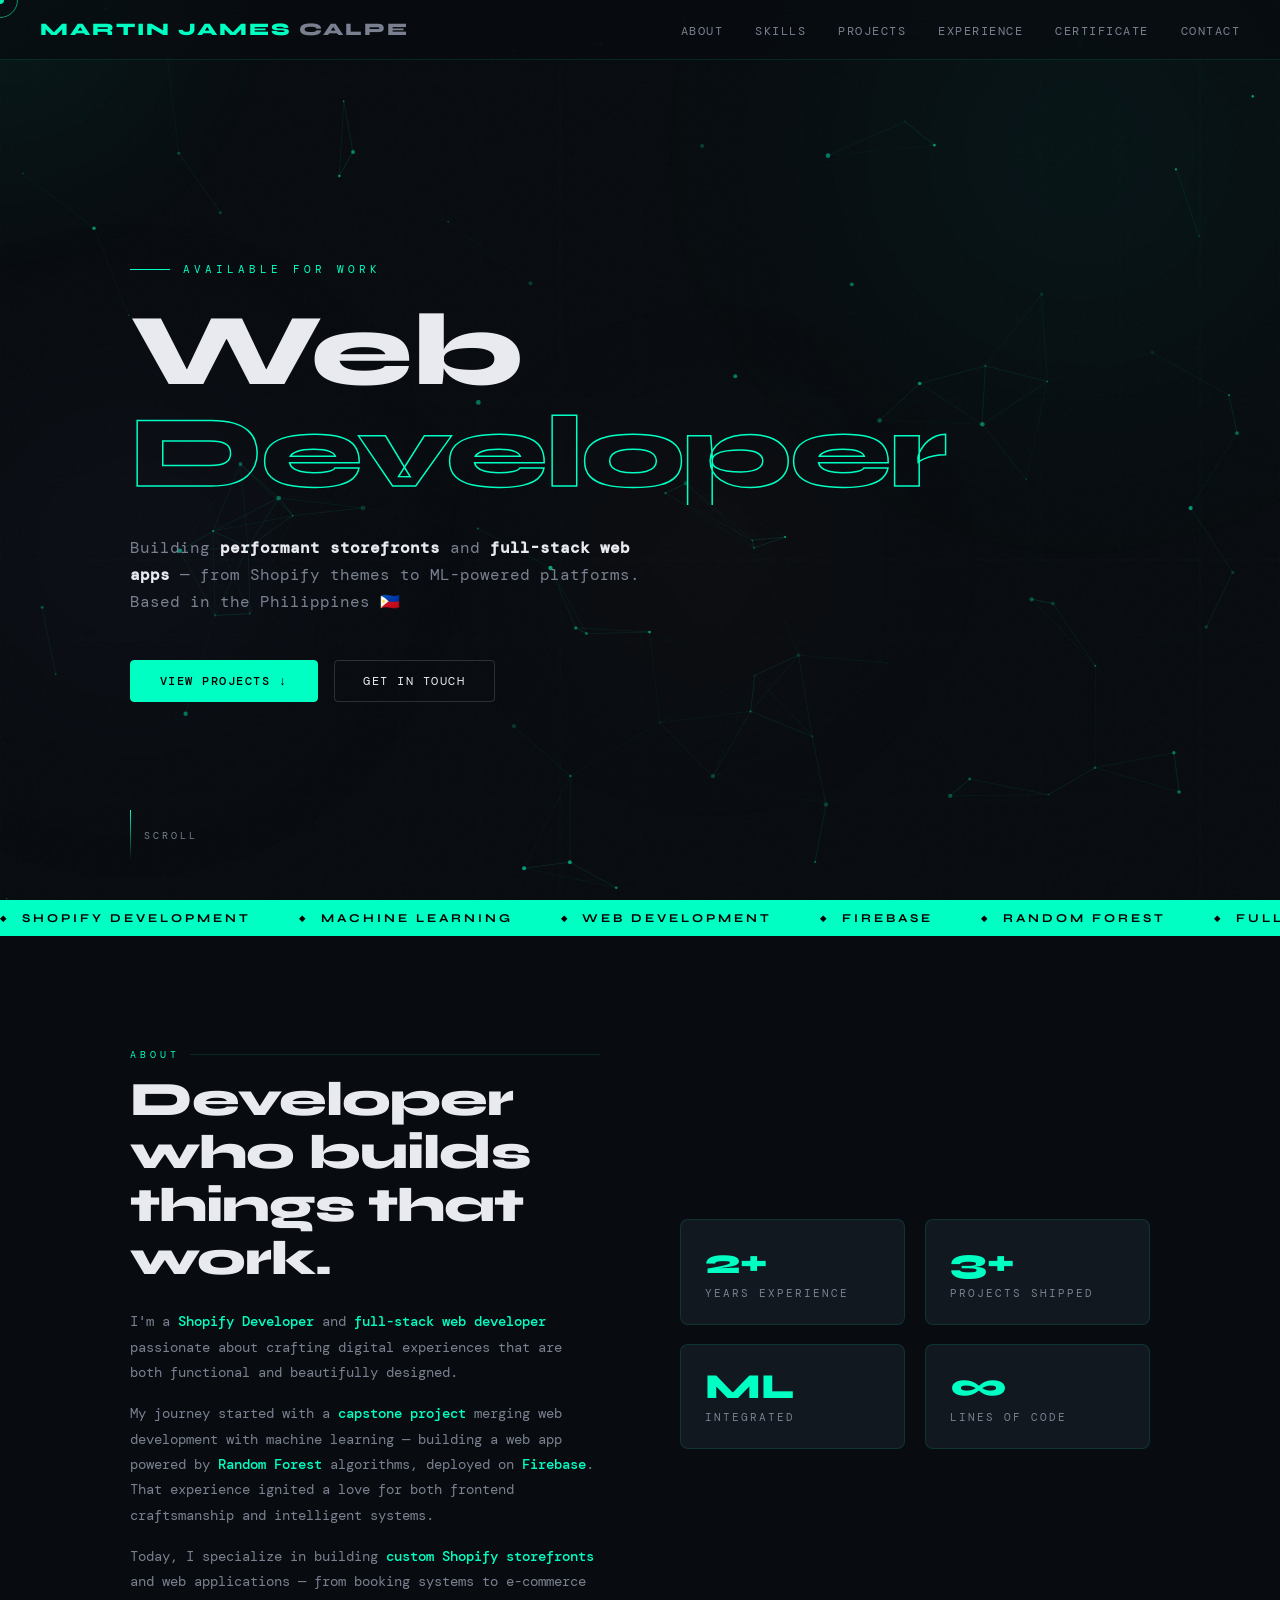
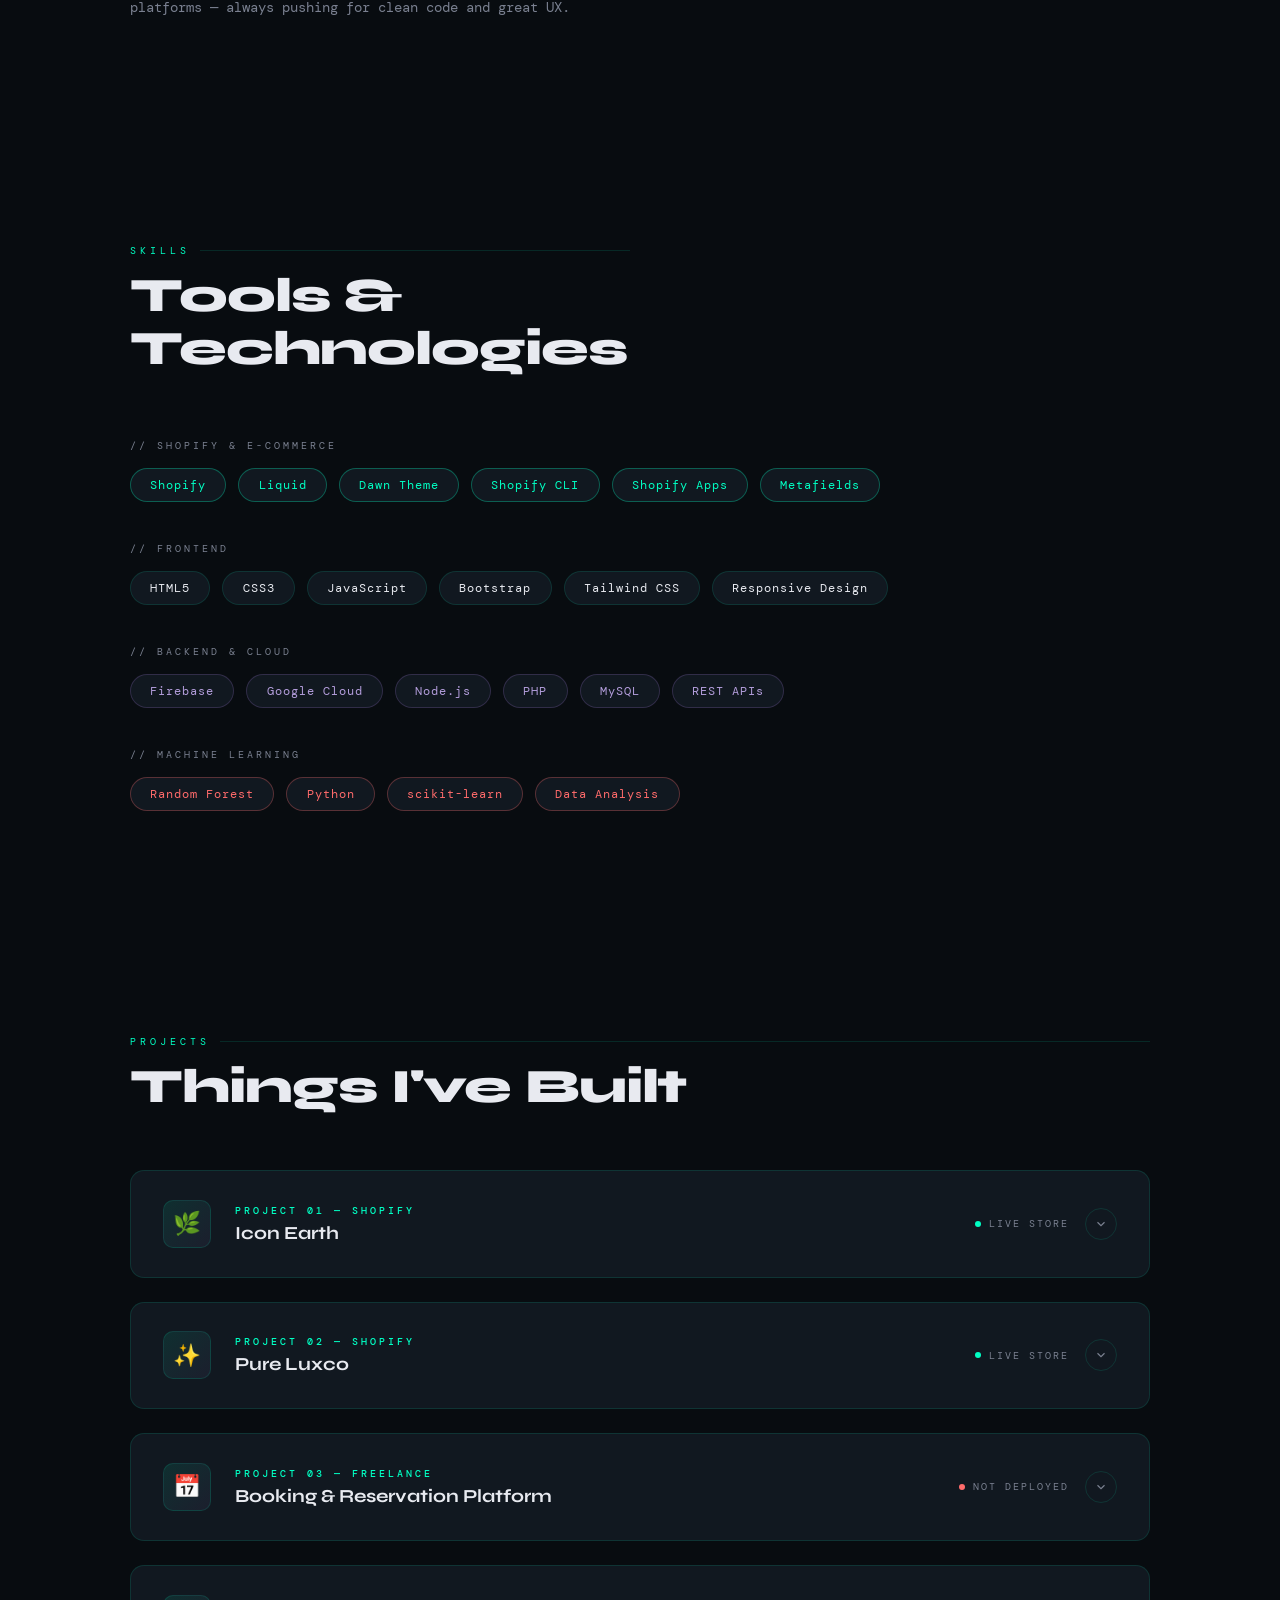
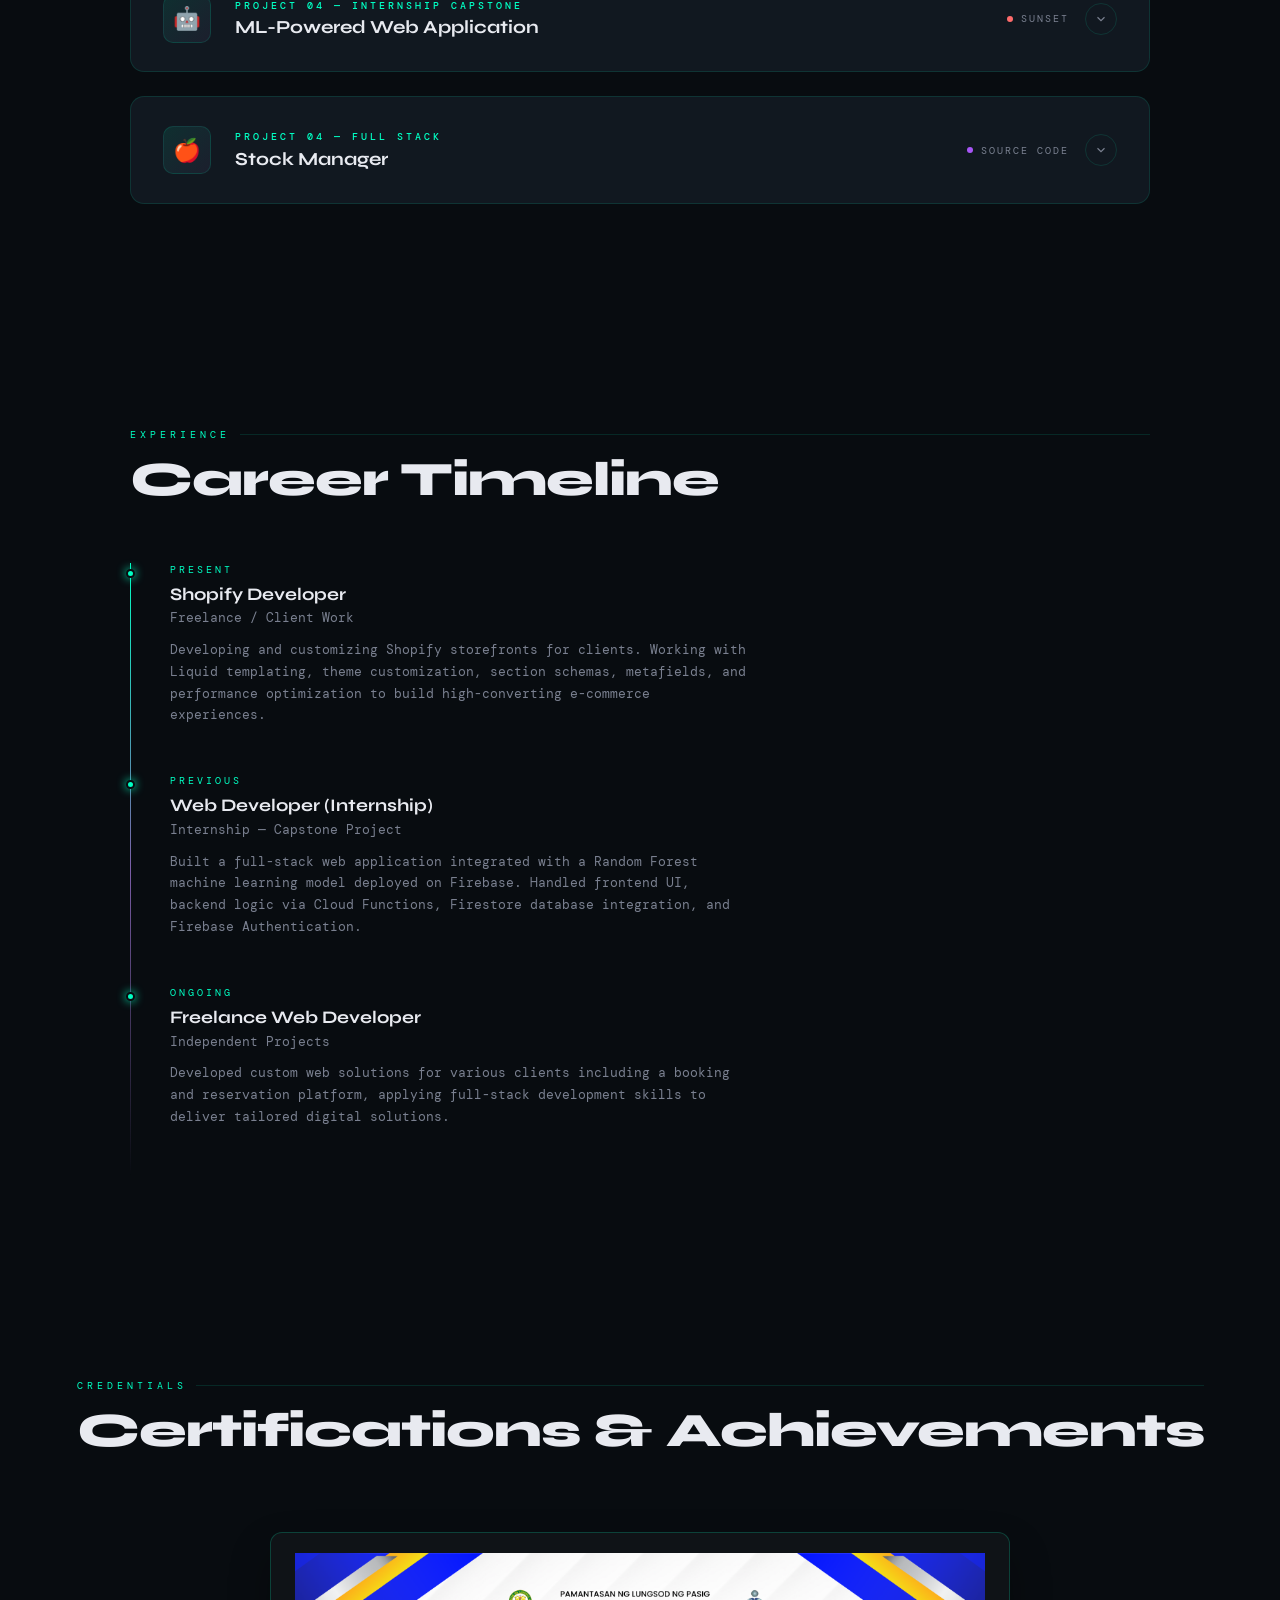
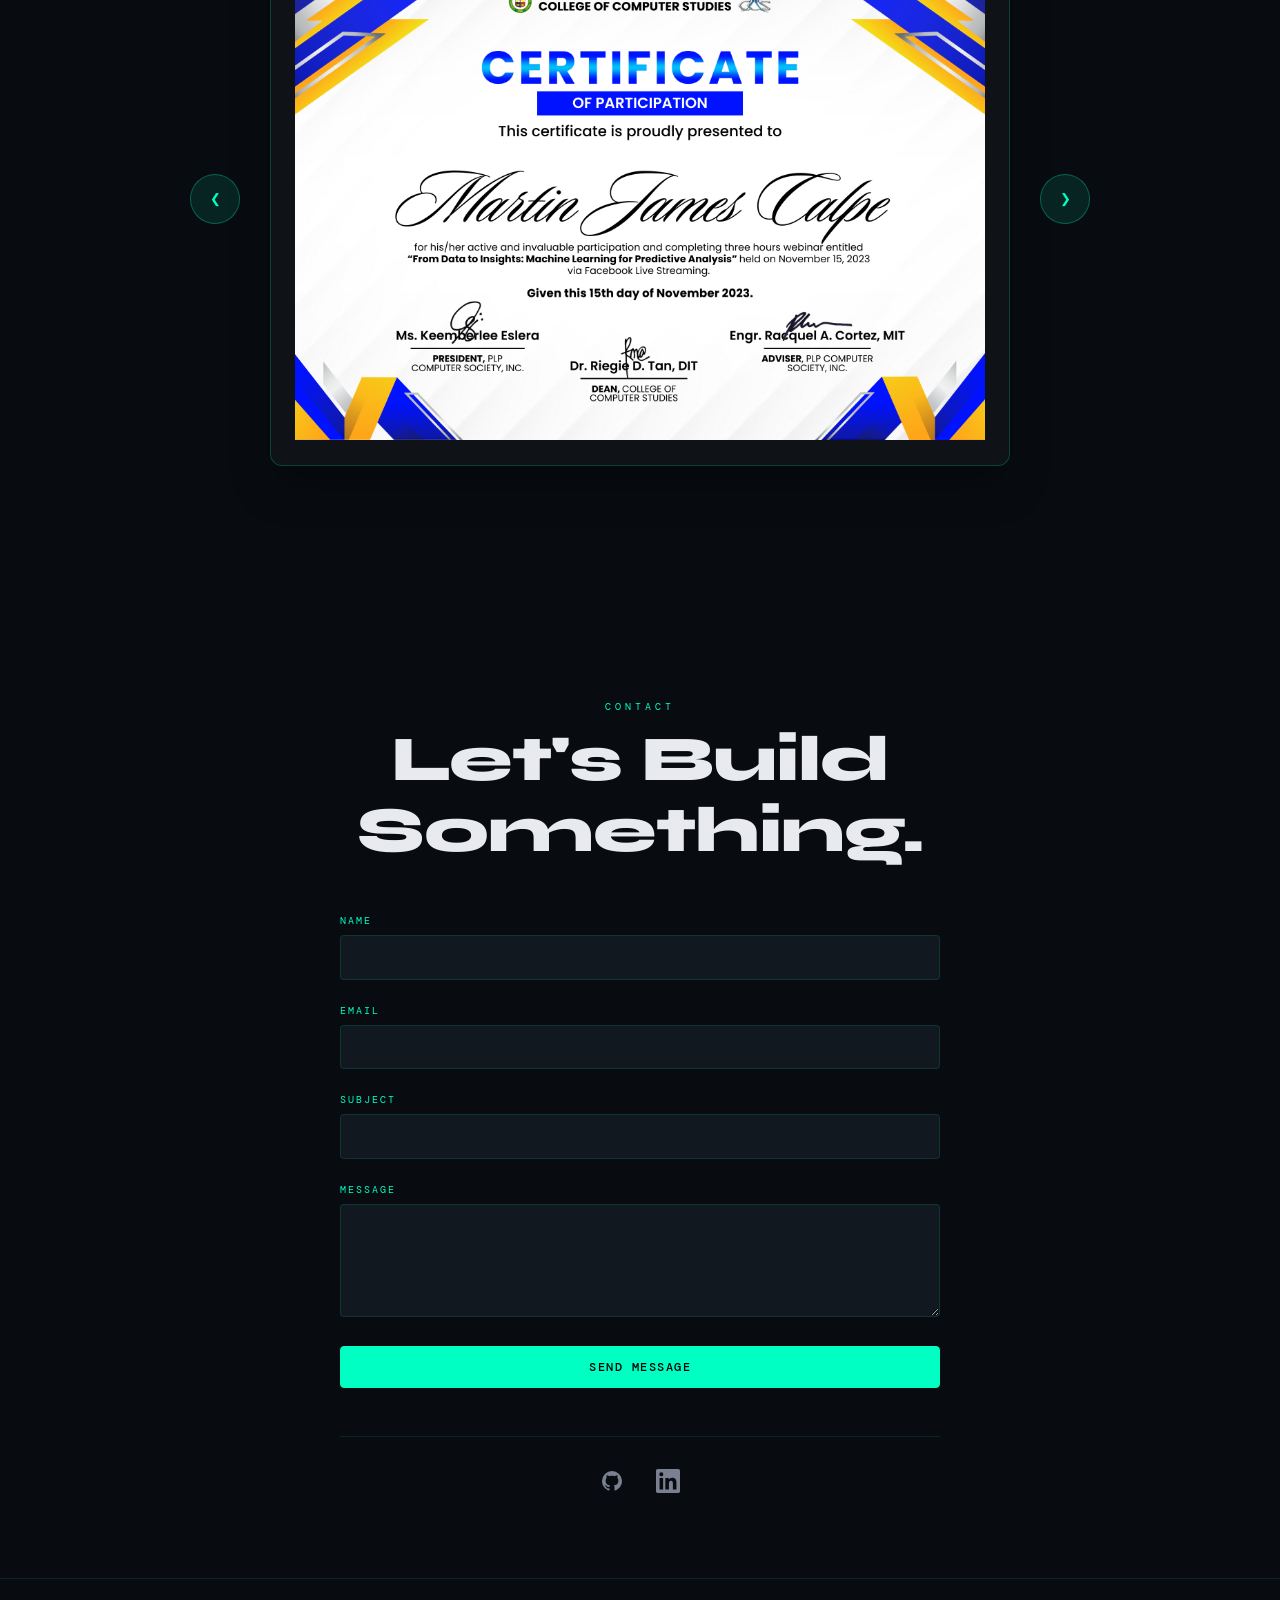
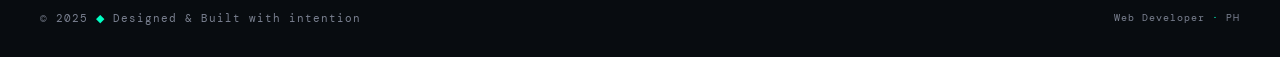
==== commit f0611f57: "Added recent project" ====
--- a/index.html
+++ b/index.html
@@ -507,13 +507,13 @@
       <div class="slider-track" id="cert-track">
         <div class="cert-slide"><img src="cert1.png" alt="Certificate 1"></div>
         <div class="cert-slide"><img src="cert2.jpeg" alt="Certificate 2"></div>
-        <div class="cert-slide"><img src="cert3.png" alt="Certificate 3"></div>
-        <div class="cert-slide"><img src="cert4.png" alt="Certificate 4"></div>
-        <div class="cert-slide"><img src="cert5.png" alt="Certificate 5"></div>
-        <div class="cert-slide"><img src="cert6.png" alt="Certificate 6"></div>
-        <div class="cert-slide"><img src="cert7.png" alt="Certificate 7"></div>
-        <div class="cert-slide"><img src="cert8.png" alt="Certificate 8"></div>
-        <div class="cert-slide"><img src="cert9.png" alt="Certificate 9"></div>
+        <div class="cert-slide"><img src="cert3.jpg" alt="Certificate 3"></div>
+        <div class="cert-slide"><img src="cert4.jpg" alt="Certificate 4"></div>
+        <div class="cert-slide"><img src="cert5.jng" alt="Certificate 5"></div>
+        <div class="cert-slide"><img src="cert6.jpg" alt="Certificate 6"></div>
+        <div class="cert-slide"><img src="cert7.jpg" alt="Certificate 7"></div>
+        <div class="cert-slide"><img src="cert8.jpg" alt="Certificate 8"></div>
+        <div class="cert-slide"><img src="cert9.jpg" alt="Certificate 9"></div>
       </div>
     </div>
 
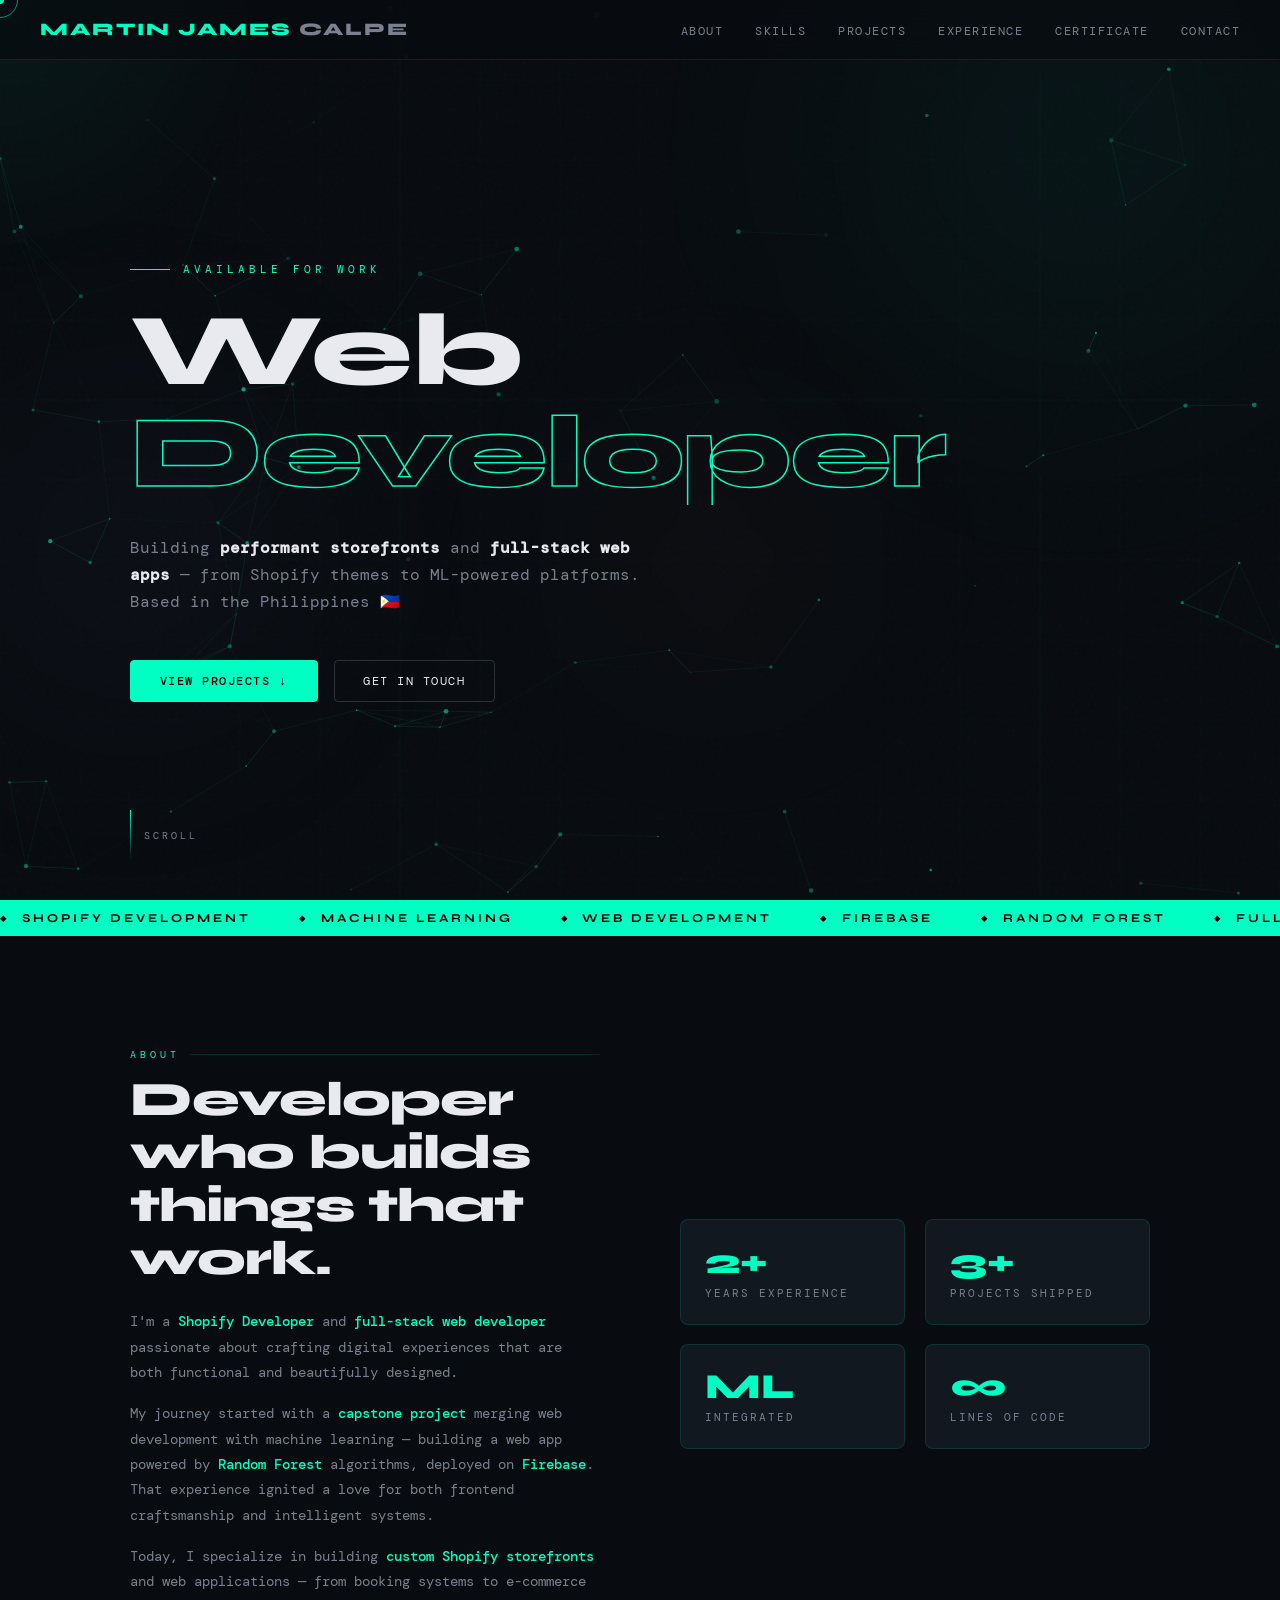
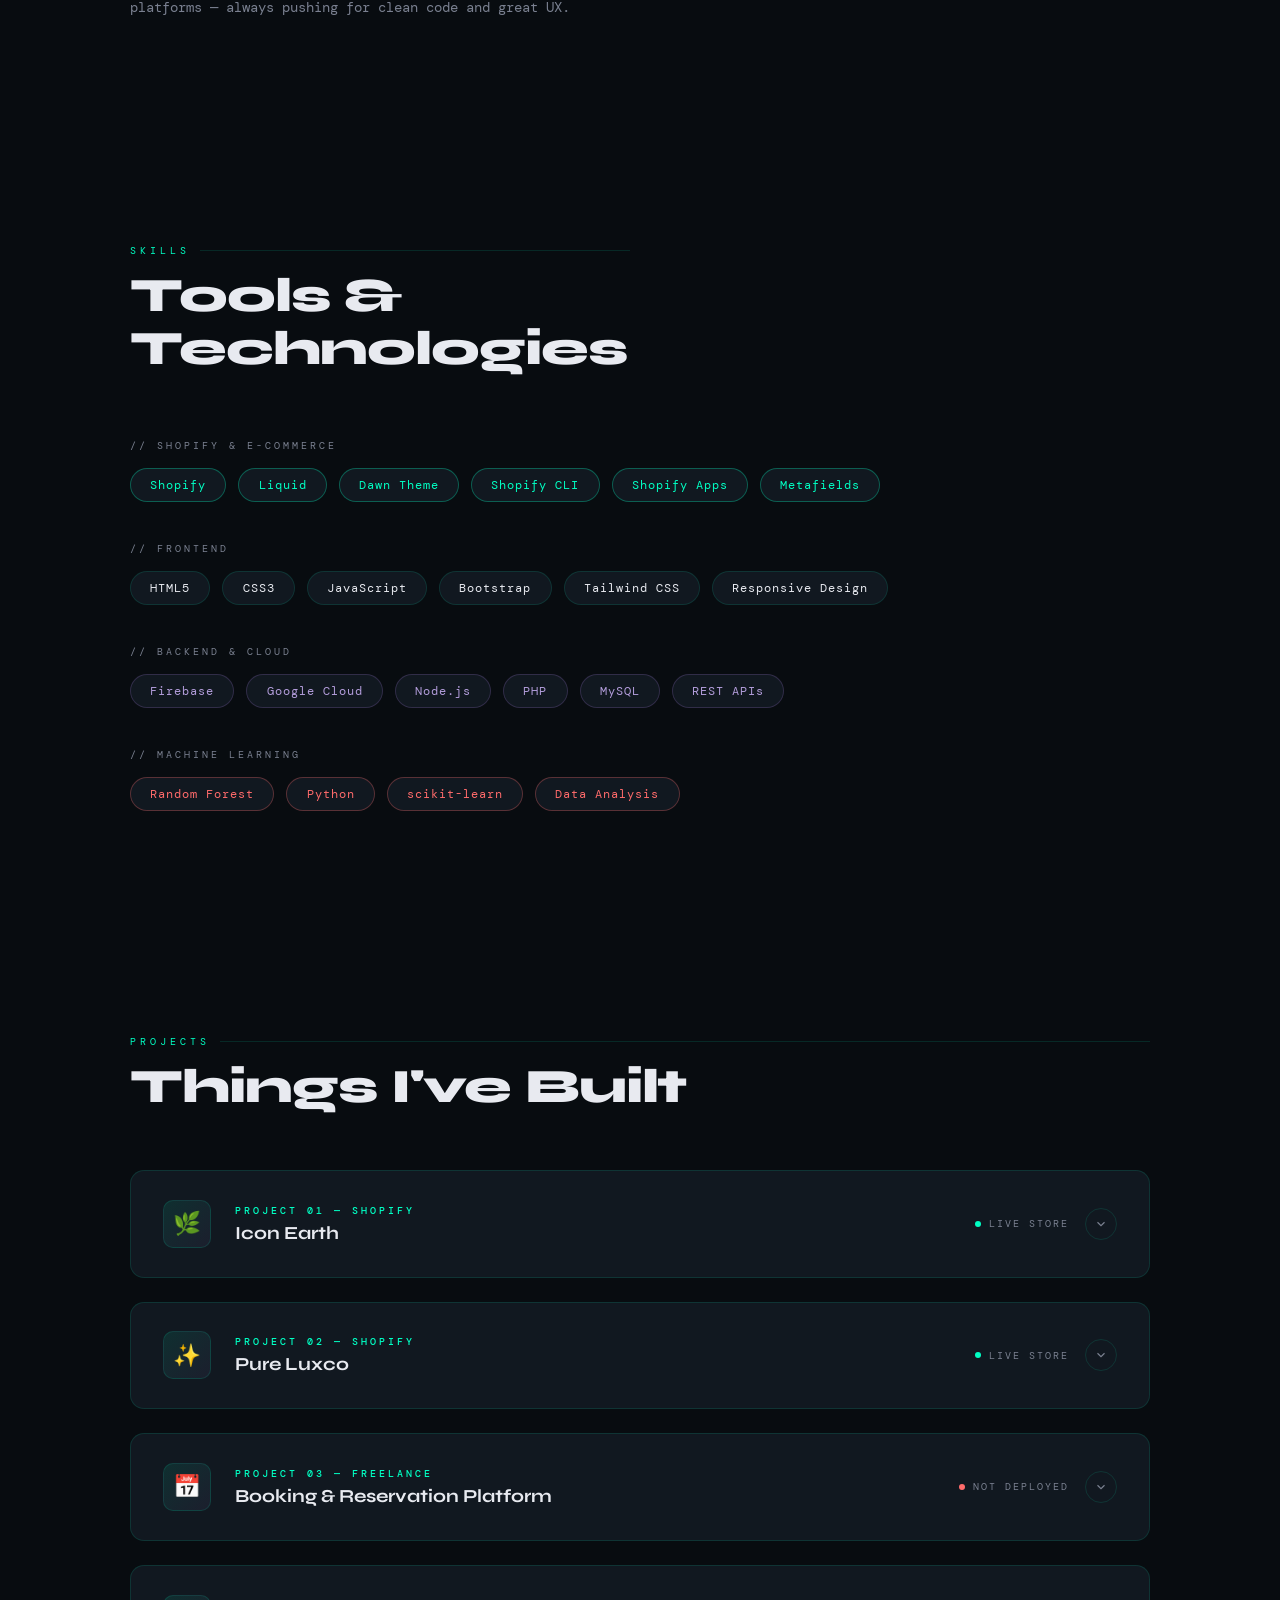
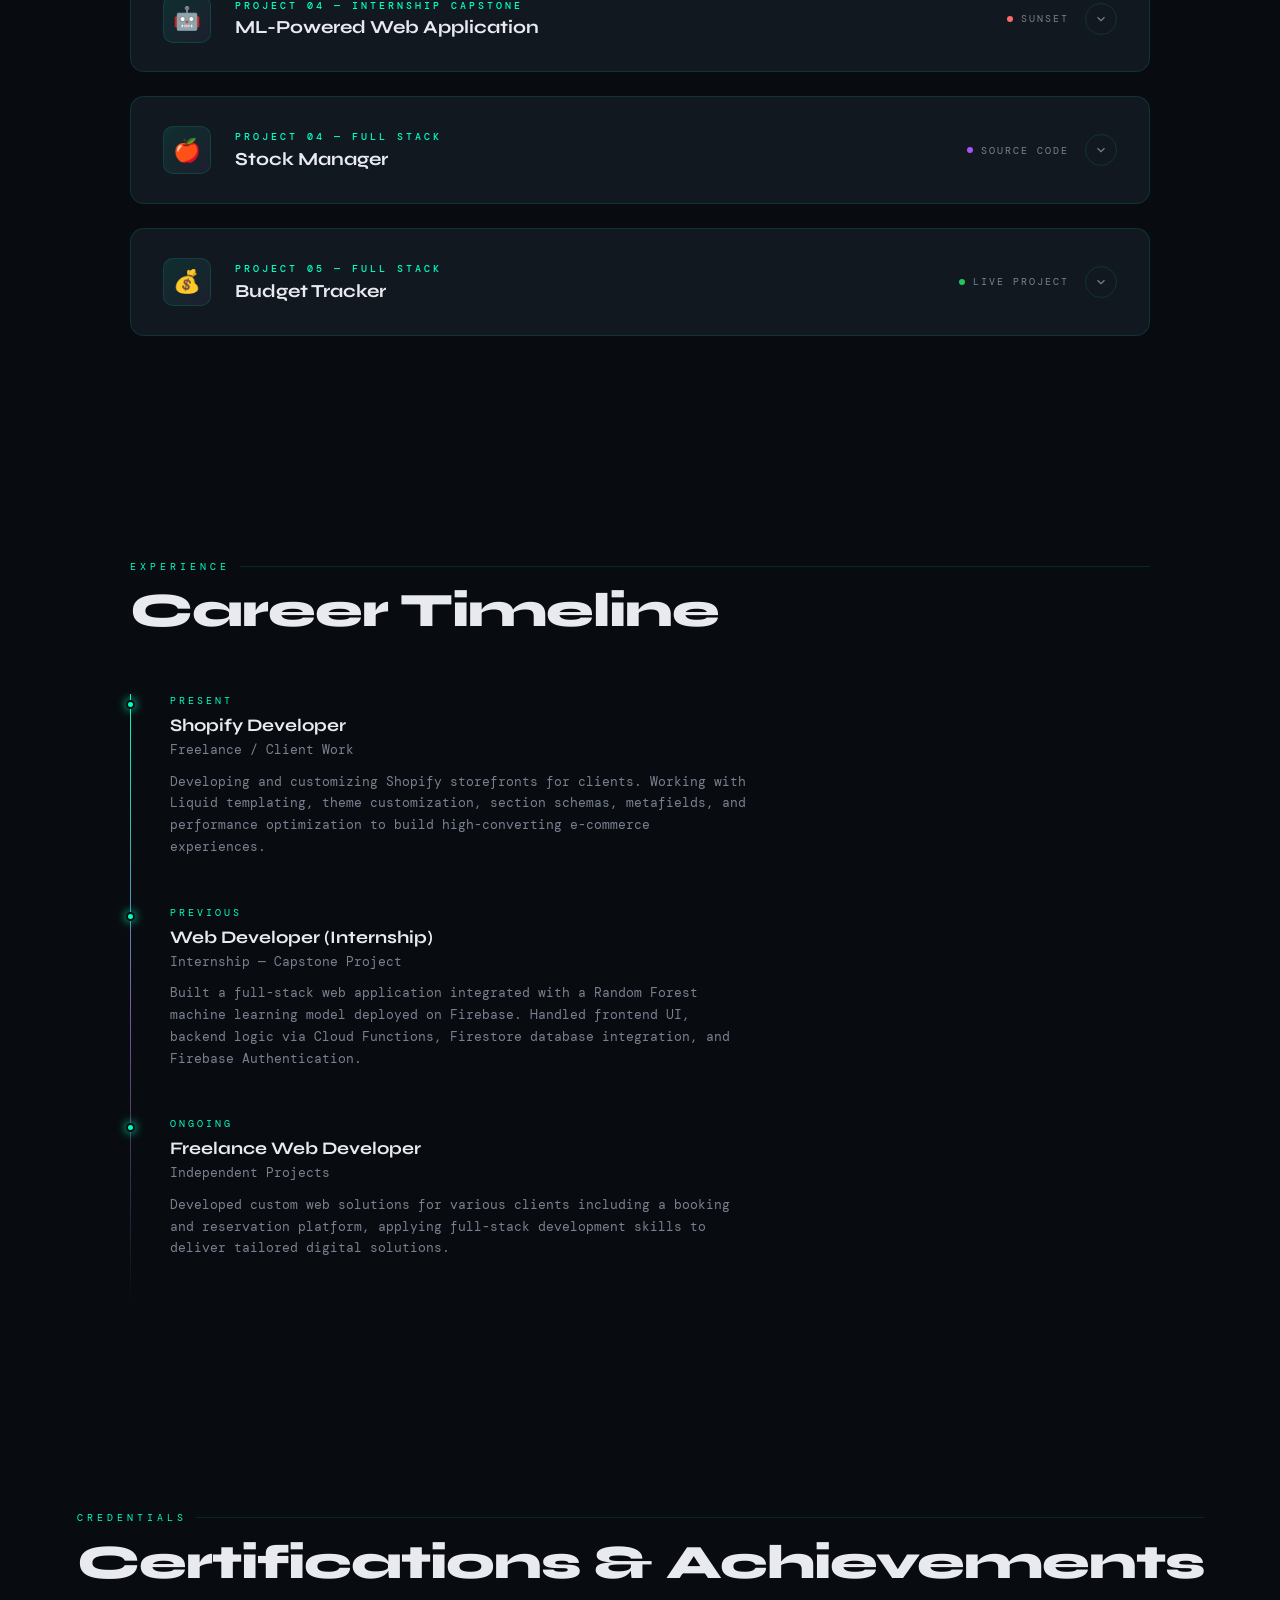
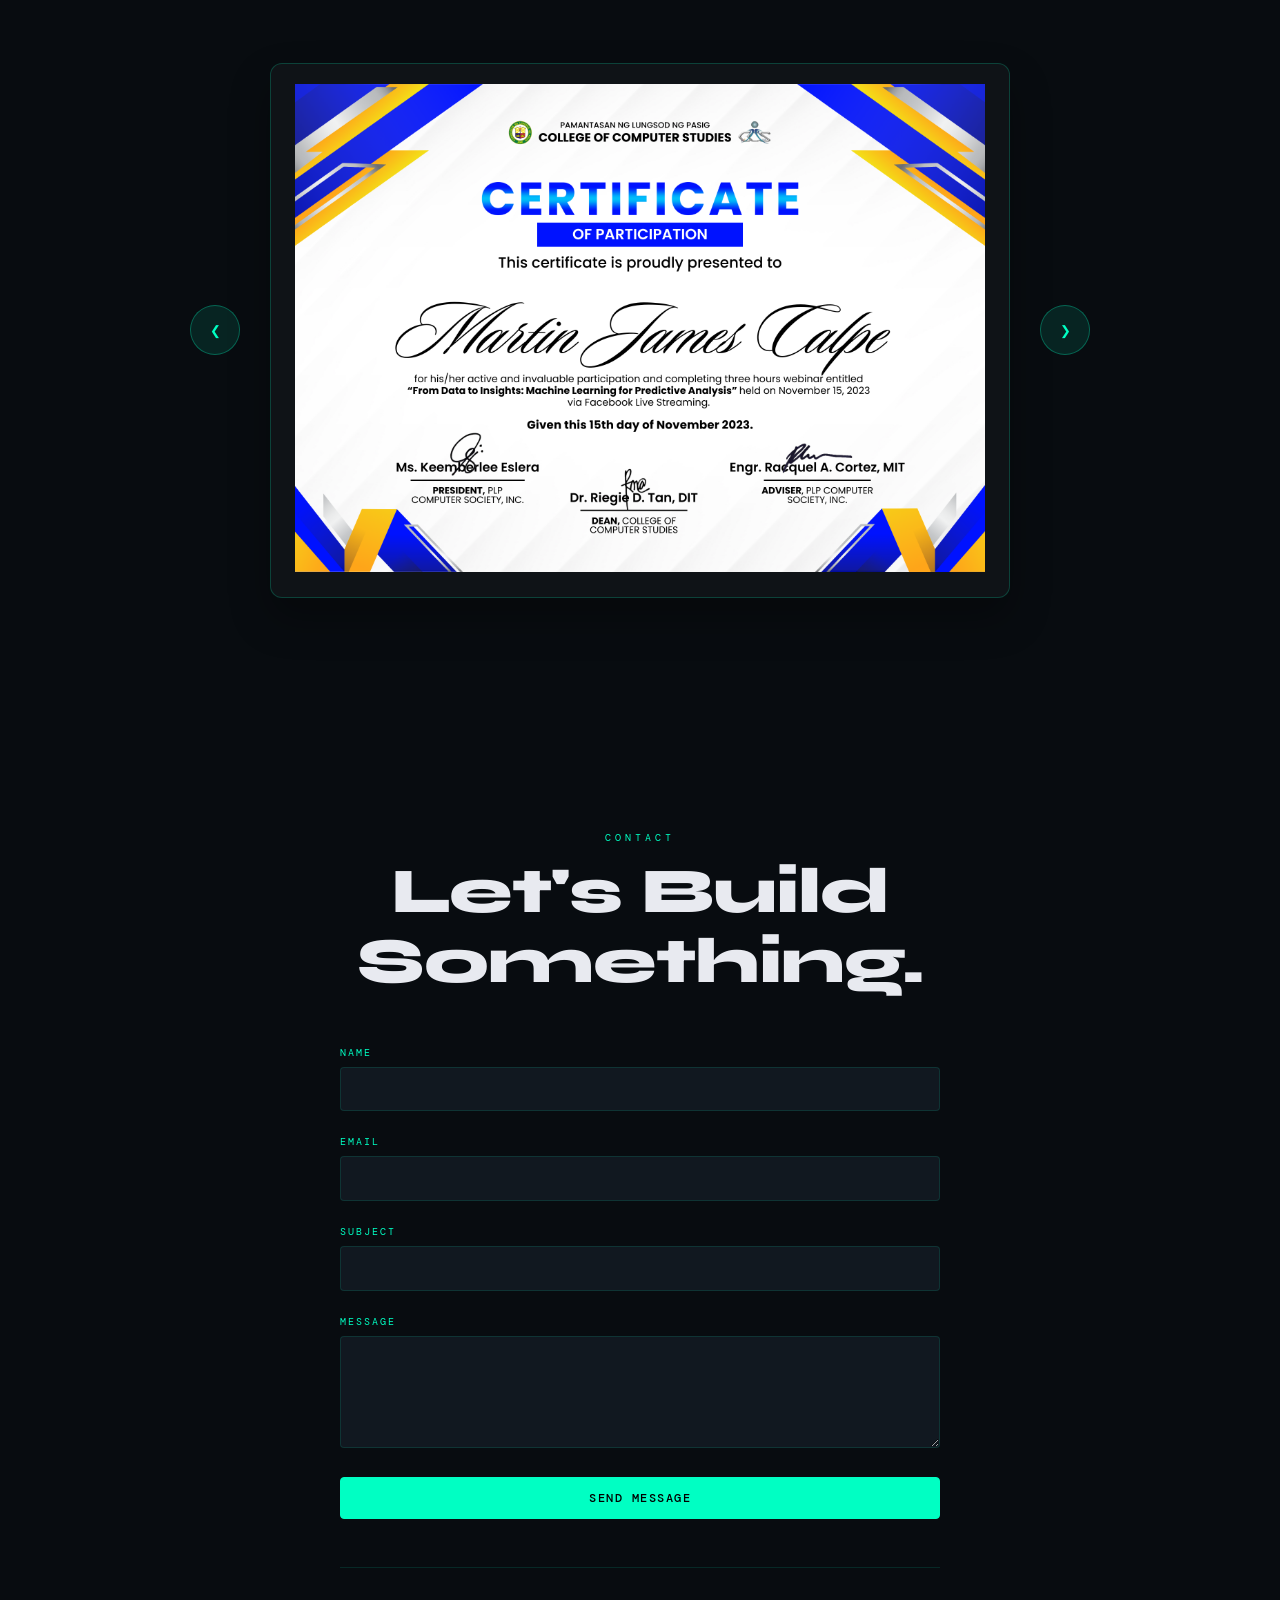
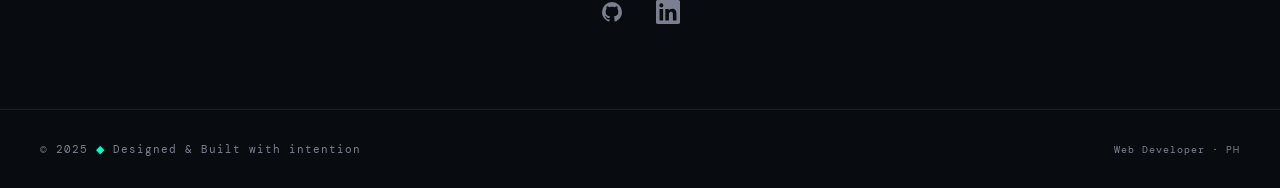
==== commit a117b4c9: "Fixed embedded repo conflict and updated UI" ====
--- a/index.html
+++ b/index.html
@@ -6,9 +6,9 @@
   <title>Martin James Calpe</title>
   <link href="https://fonts.googleapis.com/css2?family=Syne:wght@400;600;700;800&family=DM+Mono:wght@300;400;500&display=swap" rel="stylesheet"/>
   <link rel="stylesheet" href="styles2.css">
+  <link rel="icon" type="image/png" href="logo.png">
 </head>
 <body>
-
   <!-- Interactive background -->
   <canvas id="bg-canvas"></canvas>
   <div id="mouse-glow"></div>
@@ -449,9 +449,70 @@
             </div>
           </div>
         </div>
-      </div>
-
-
+      </div>  
+
+      <div class="project-card" id="card-6">
+        <div class="project-header" onclick="toggleCard('card-6')">
+          <div class="project-header-left">
+            <div class="project-icon">💰</div>
+            <div class="project-meta">
+              <div class="project-number">Project 05 — Full Stack</div>
+              <div class="project-title">Budget Tracker</div>
+            </div>
+          </div>
+          <div class="project-header-right">
+            <div class="project-status">
+              <span class="status-dot live" style="background: #22c55e;"></span>
+              Live Project
+            </div>
+            <button class="expand-btn" aria-label="Expand">
+              <svg viewBox="0 0 24 24" fill="none" stroke="currentColor" stroke-width="2"><polyline points="6 9 12 15 18 9"/></svg>
+            </button>
+          </div>
+        </div>
+        <div class="project-body">
+          <div class="project-body-inner">
+            <div>
+              <p class="project-desc">
+                A modern <strong>Personal Finance Dashboard</strong> designed for seamless expense tracking. Built with <strong>Next.js 14</strong> and <strong>Firebase</strong>, featuring real-time data synchronization, secure Google Authentication, and a responsive UI for managing transactions on any device.
+              </p>
+              <div class="project-tags">
+                <span class="project-tag">Next.js</span>
+                <span class="project-tag">TypeScript</span>
+                <span class="project-tag">Firebase</span>
+                <span class="project-tag">Tailwind CSS</span>
+                <span class="project-tag purple">Cloud Auth</span>
+                <span class="project-tag purple">Real-time DB</span>
+              </div>
+              <div class="project-actions">
+                <a href="https://budget-tracker-mjcalpe.vercel.app/" target="_blank" rel="noopener" class="project-link">
+                  <svg viewBox="0 0 24 24" fill="none" stroke="currentColor" stroke-width="2" stroke-linecap="round" stroke-linejoin="round"><path d="M18 13v6a2 2 0 01-2 2H5a2 2 0 01-2-2V8a2 2 0 012-2h6"></path><polyline points="15 3 21 3 21 9"></polyline><line x1="10" y1="14" x2="21" y2="3"></line></svg>
+                  Visit Live Site
+                </a>
+              </div>
+            </div>
+            <div class="preview-pane">
+              <div class="preview-bar">
+                <span class="preview-dot"></span>
+                <span class="preview-dot"></span>
+                <span class="preview-dot"></span>
+                <span class="preview-url">budget-tracker-mjcalpe.vercel.app</span>
+              </div>
+              <div class="preview-iframe-wrap">
+                <img src="project5.png" alt="Budget Tracker Preview" class="preview-screenshot">
+                <div class="preview-overlay">
+                  <a href="https://budget-tracker-mjcalpe.vercel.app/" target="_blank" rel="noopener" class="preview-visit">
+                    <svg width="11" height="11" viewBox="0 0 24 24" fill="none" stroke="currentColor" stroke-width="2"><path d="M18 13v6a2 2 0 01-2 2H5a2 2 0 01-2-2V8a2 2 0 012-2h6"/><polyline points="15 3 21 3 21 9"/><line x1="10" y1="14" x2="21" y2="3"/></svg>
+                    View Live
+                  </a>
+                </div>
+              </div>
+            </div>
+          </div>
+        </div>
+      </div>
+      
+      
     </div>
   </section>
 
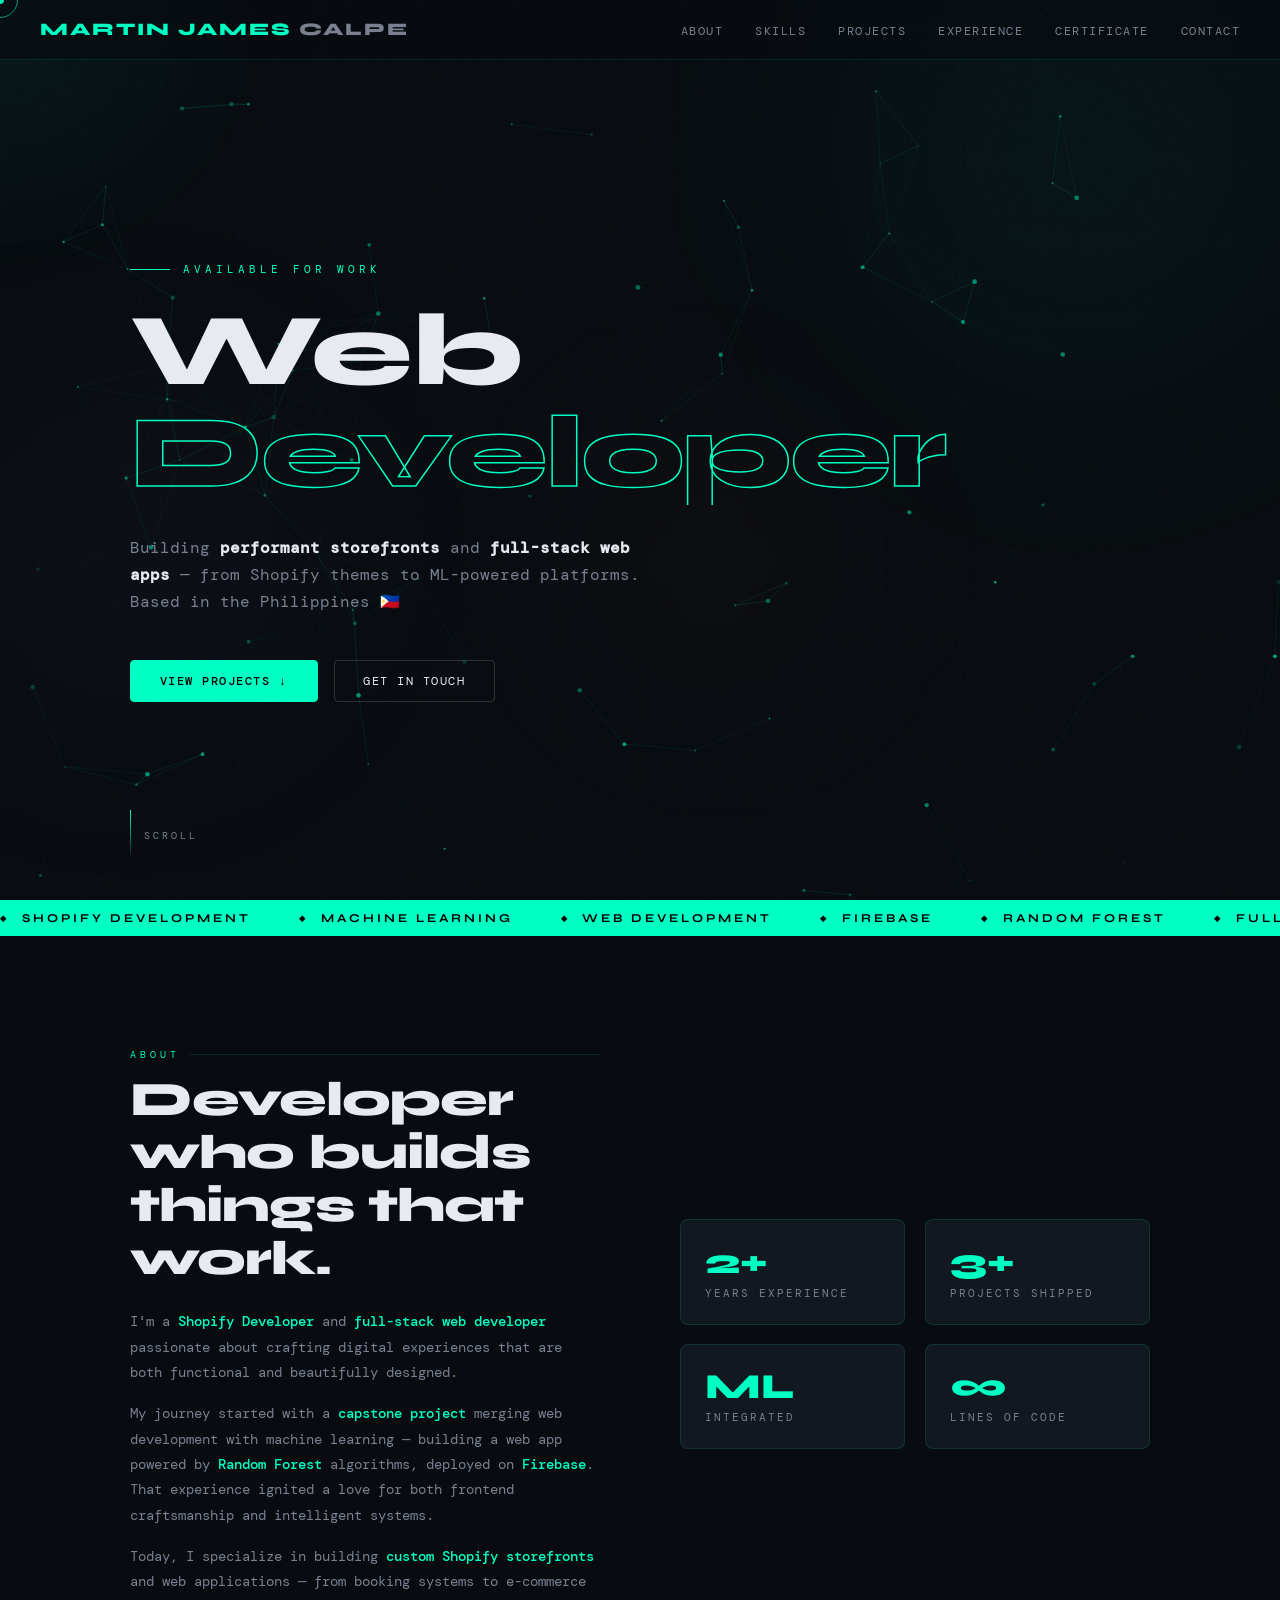
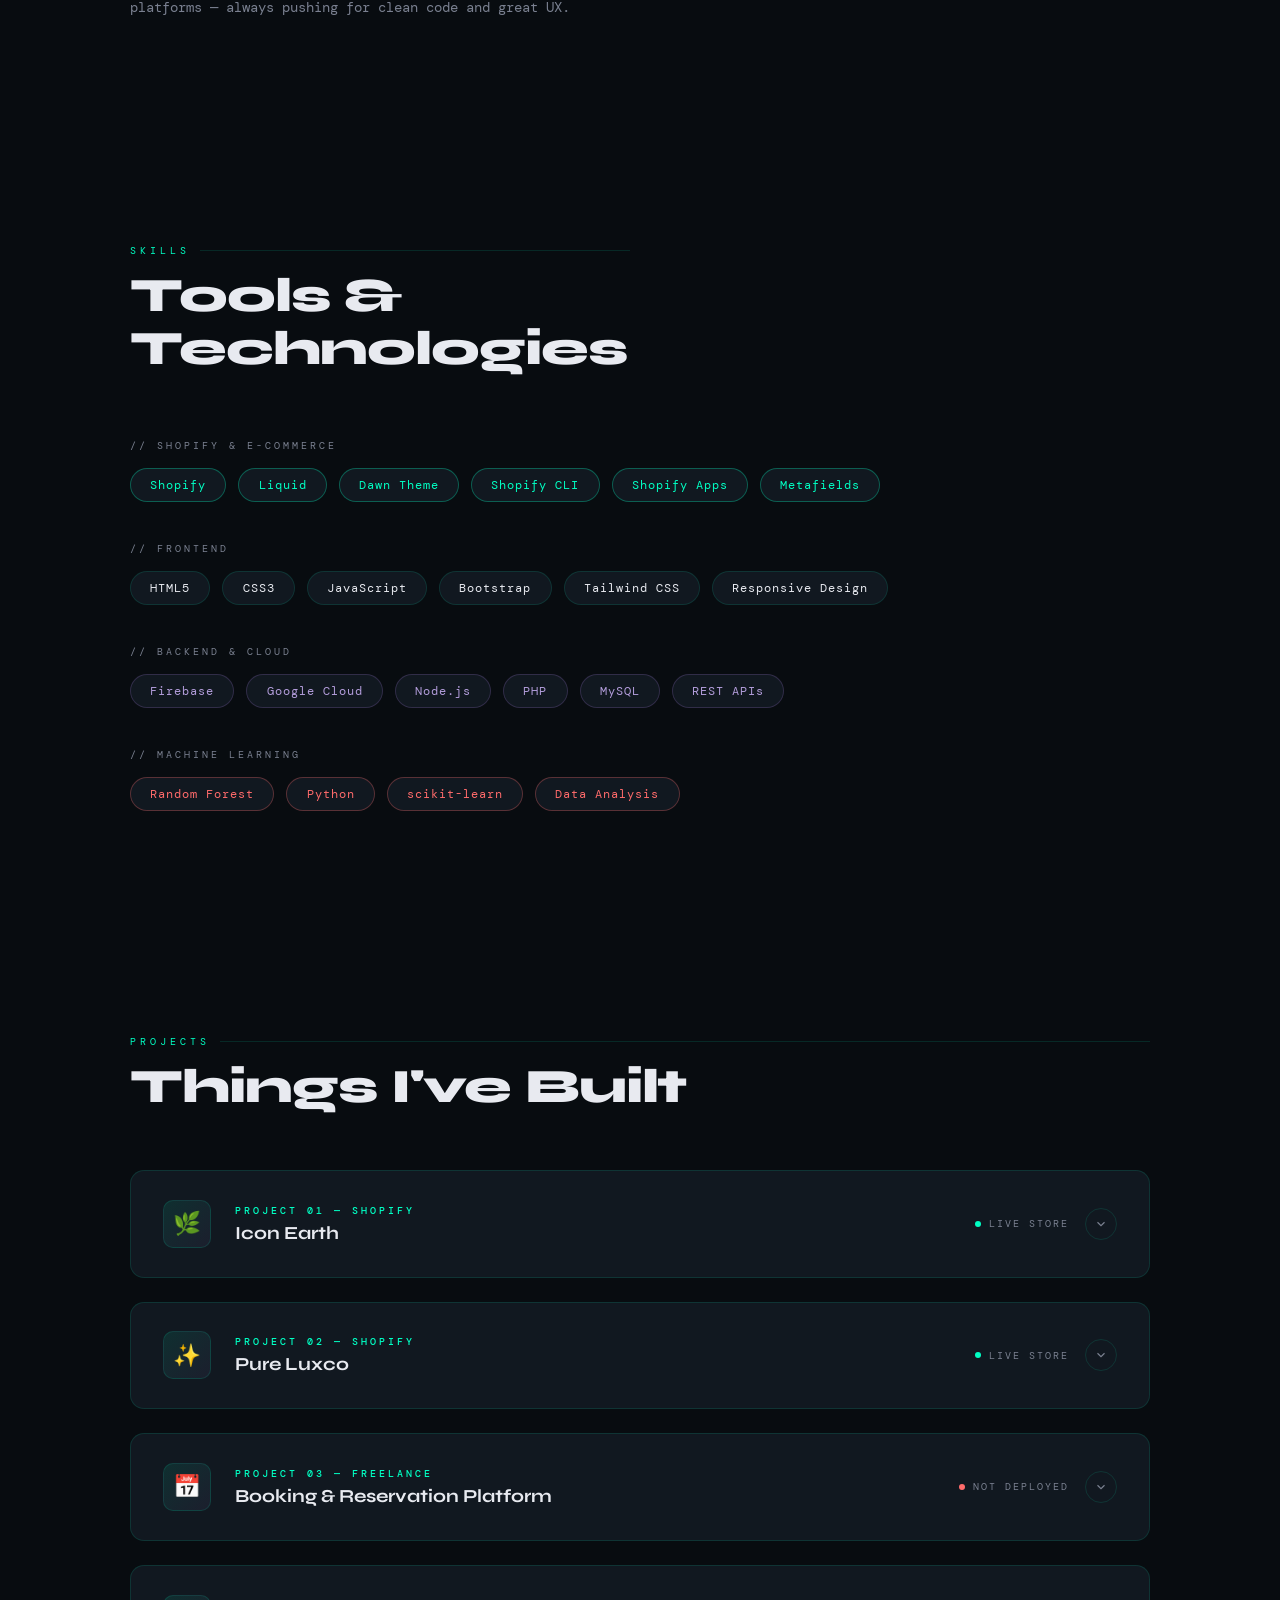
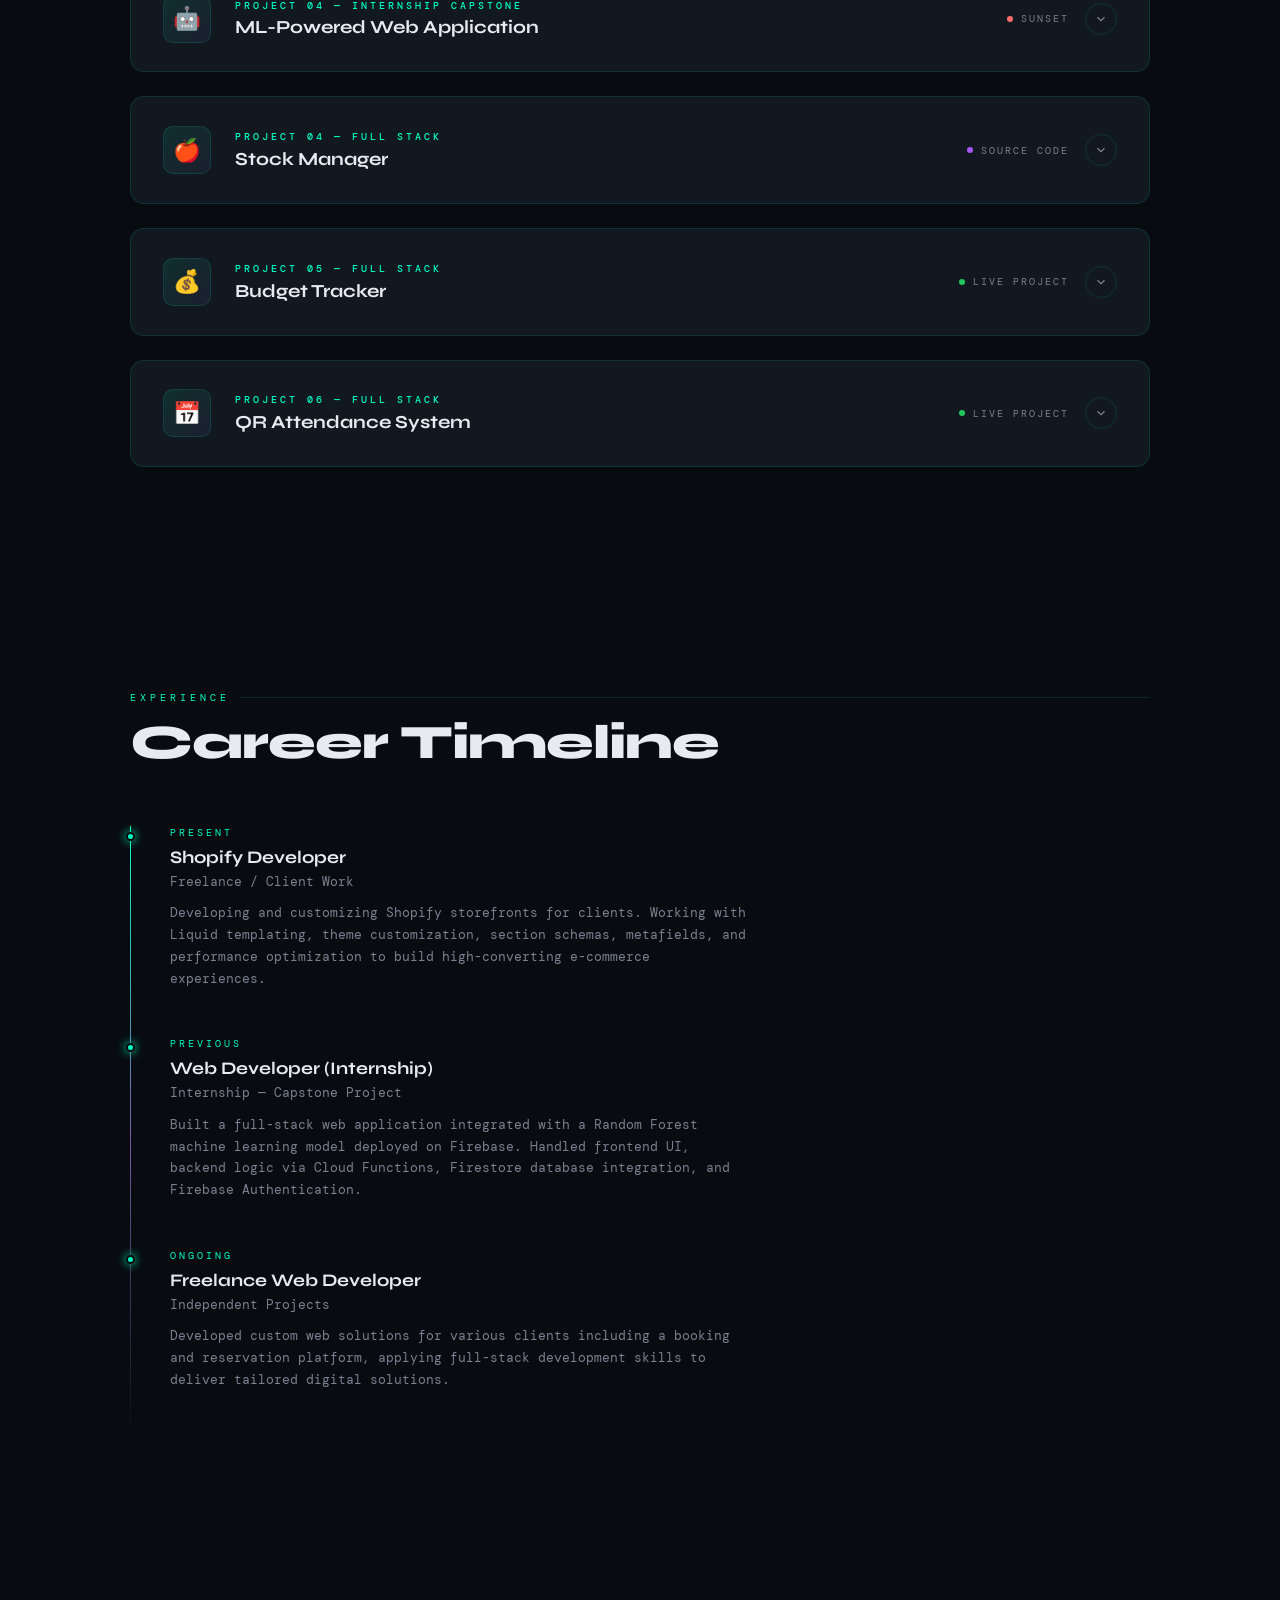
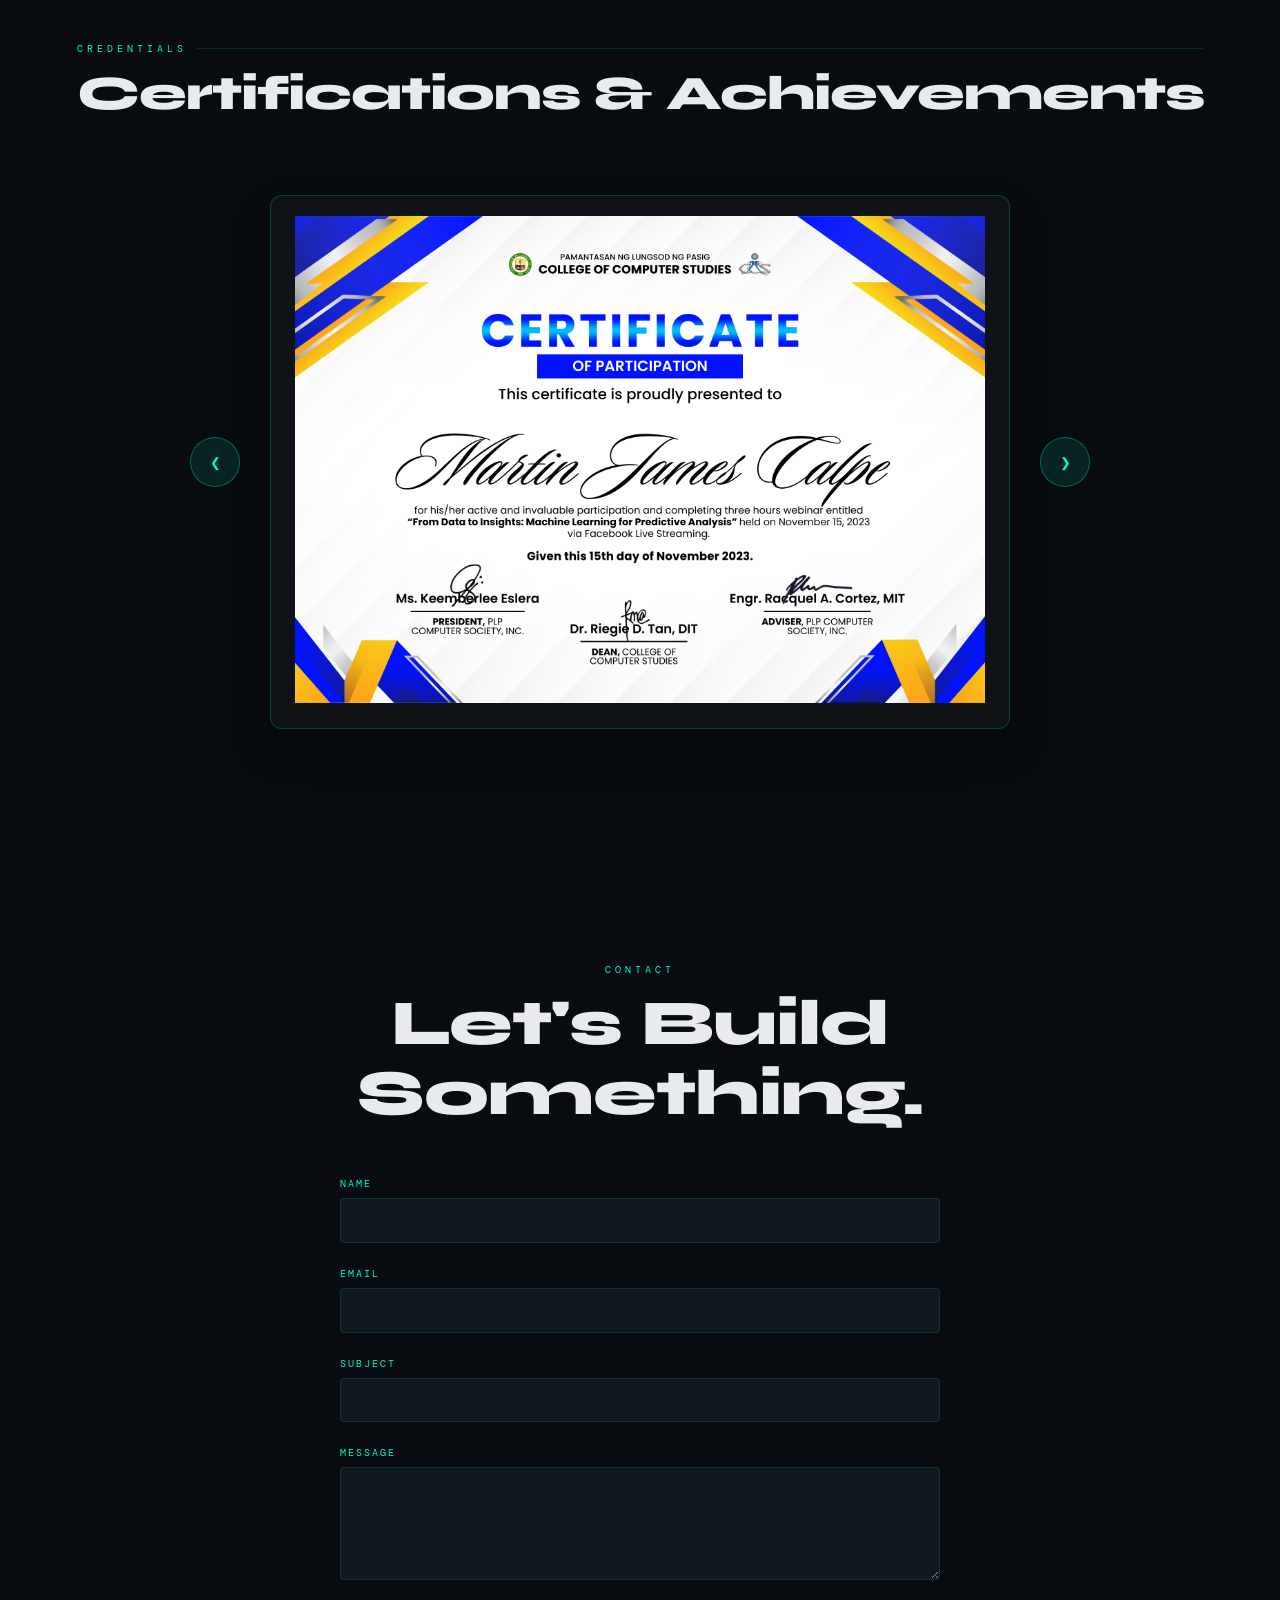
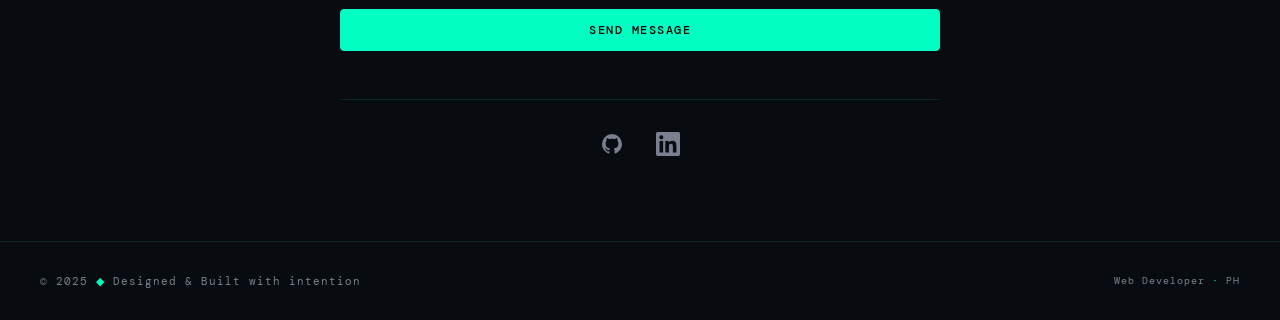
==== commit 52c8c401: "new project card" ====
--- a/index.html
+++ b/index.html
@@ -512,7 +512,68 @@
         </div>
       </div>
       
-      
+      <div class="project-card" id="card-attendance">
+        <div class="project-header" onclick="toggleCard('card-attendance')">
+          <div class="project-header-left">
+            <div class="project-icon">📅</div>
+            <div class="project-meta">
+              <div class="project-number">Project 06 — Full Stack</div>
+              <div class="project-title">QR Attendance System</div>
+            </div>
+          </div>
+          <div class="project-header-right">
+            <div class="project-status">
+              <span class="status-dot live" style="background: #22c55e;"></span>
+              Live Project
+            </div>
+            <button class="expand-btn" aria-label="Expand">
+              <svg viewBox="0 0 24 24" fill="none" stroke="currentColor" stroke-width="2"><polyline points="6 9 12 15 18 9"/></svg>
+            </button>
+          </div>
+        </div>
+        <div class="project-body">
+          <div class="project-body-inner">
+            <div>
+              <p class="project-desc">
+                A professional <strong>Smart Attendance Manager</strong> featuring real-time <strong>QR Code generation</strong> and scanning. Built for seamless workforce tracking with an <strong>Admin Panel</strong> for monitoring statistics, managing Time In/Out records, and exporting detailed <strong>Excel reports</strong>.
+              </p>
+              <div class="project-tags">
+                <span class="project-tag">JavaScript</span>
+                <span class="project-tag">Firebase Auth</span>
+                <span class="project-tag">Firestore</span>
+                <span class="project-tag">QR Engine</span>
+                <span class="project-tag purple">Excel Export</span>
+                <span class="project-tag purple">Real-time Logs</span>
+              </div>
+              <div class="project-actions">
+                <a href="https://your-attendance-link.vercel.app/" target="_blank" rel="noopener" class="project-link">
+                  <svg viewBox="0 0 24 24" fill="none" stroke="currentColor" stroke-width="2" stroke-linecap="round" stroke-linejoin="round"><path d="M18 13v6a2 2 0 01-2 2H5a2 2 0 01-2-2V8a2 2 0 012-2h6"></path><polyline points="15 3 21 3 21 9"></polyline><line x1="10" y1="14" x2="21" y2="3"></line></svg>
+                  Visit Live Site
+                </a>
+              </div>
+            </div>
+            <div class="preview-pane">
+              <div class="preview-bar">
+                <span class="preview-dot"></span>
+                <span class="preview-dot"></span>
+                <span class="preview-dot"></span>
+                <span class="preview-url">attendance-system-mjcalpe.vercel.app</span>
+              </div>
+              <div class="preview-iframe-wrap">
+                <img src="project6.png" alt="Attendance System Preview" class="preview-screenshot">
+                <div class="preview-overlay">
+                  <a href="https://your-attendance-link.vercel.app/" target="_blank" rel="noopener" class="preview-visit">
+                    <svg width="11" height="11" viewBox="0 0 24 24" fill="none" stroke="currentColor" stroke-width="2"><path d="M18 13v6a2 2 0 01-2 2H5a2 2 0 01-2-2V8a2 2 0 012-2h6"/><polyline points="15 3 21 3 21 9"/><line x1="10" y1="14" x2="21" y2="3"/></svg>
+                    View Live
+                  </a>
+                </div>
+              </div>
+            </div>
+          </div>
+        </div>
+      </div>
+
+
     </div>
   </section>
 
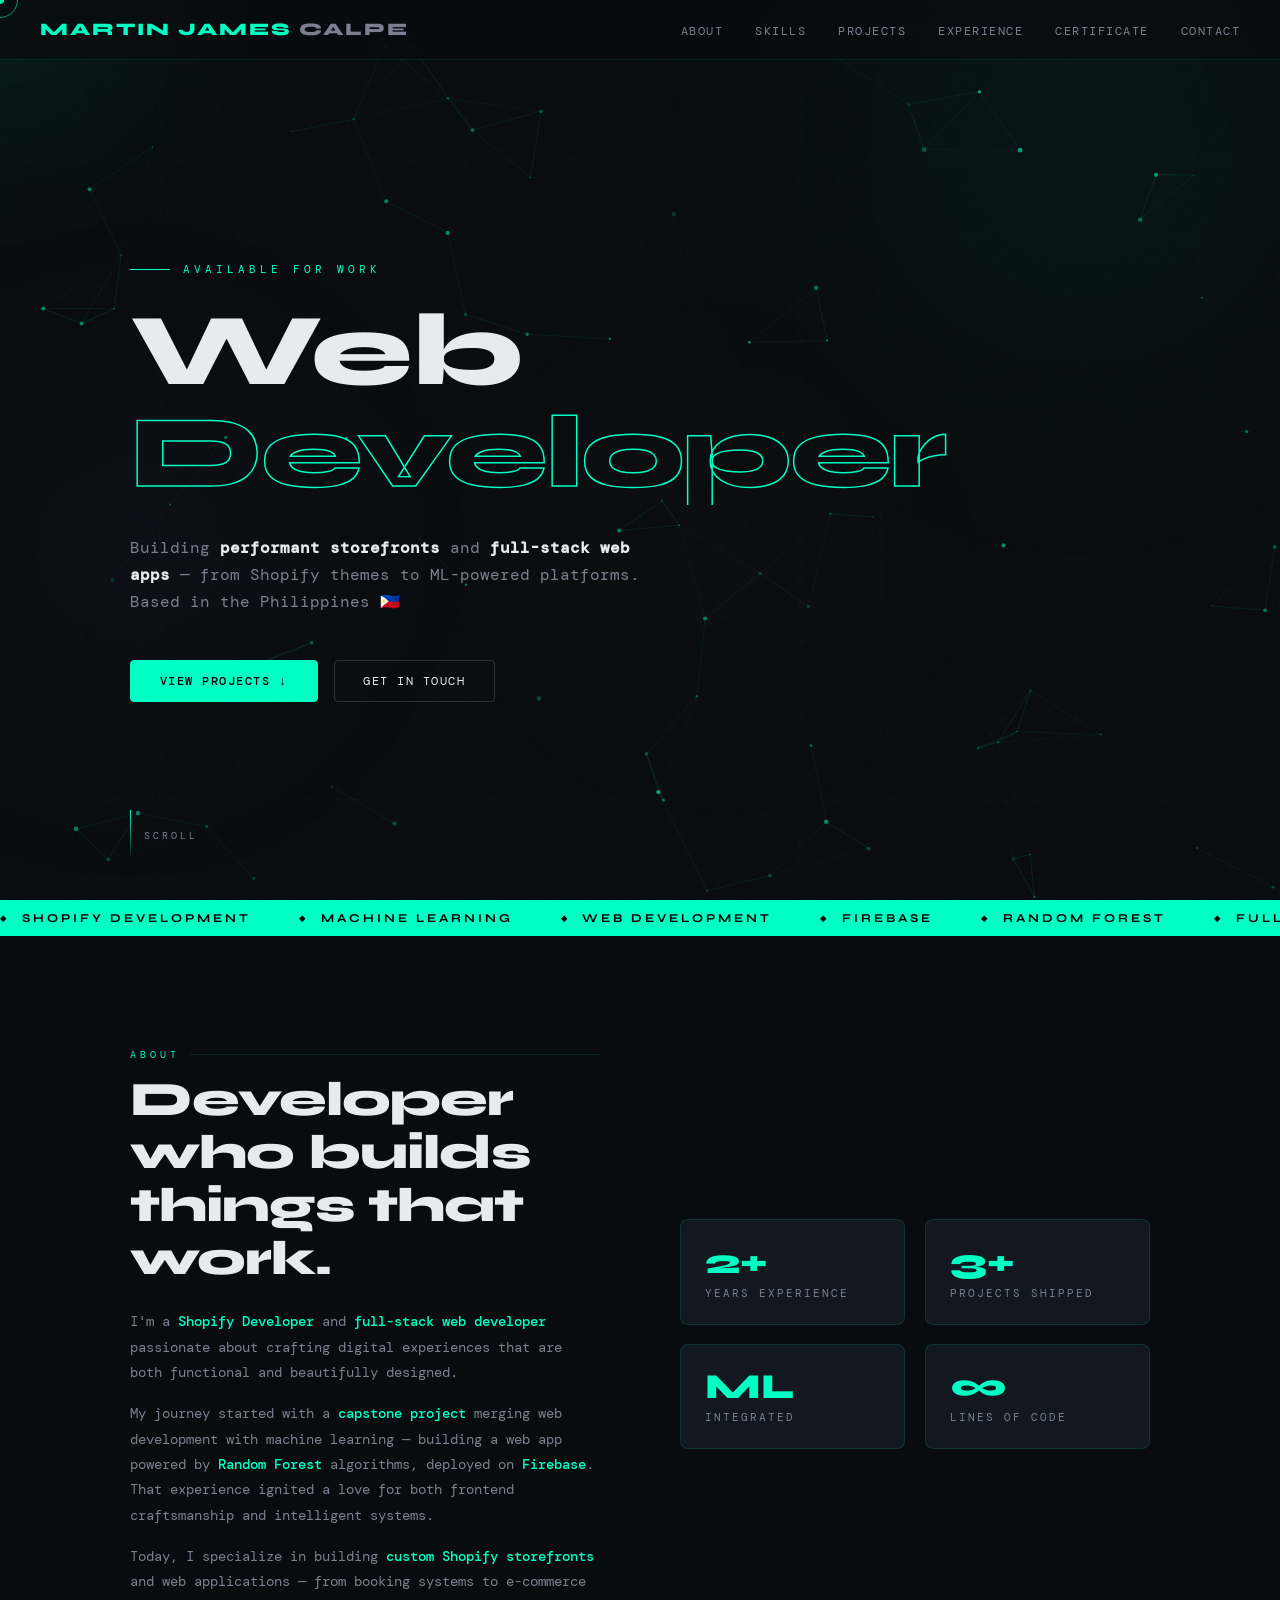
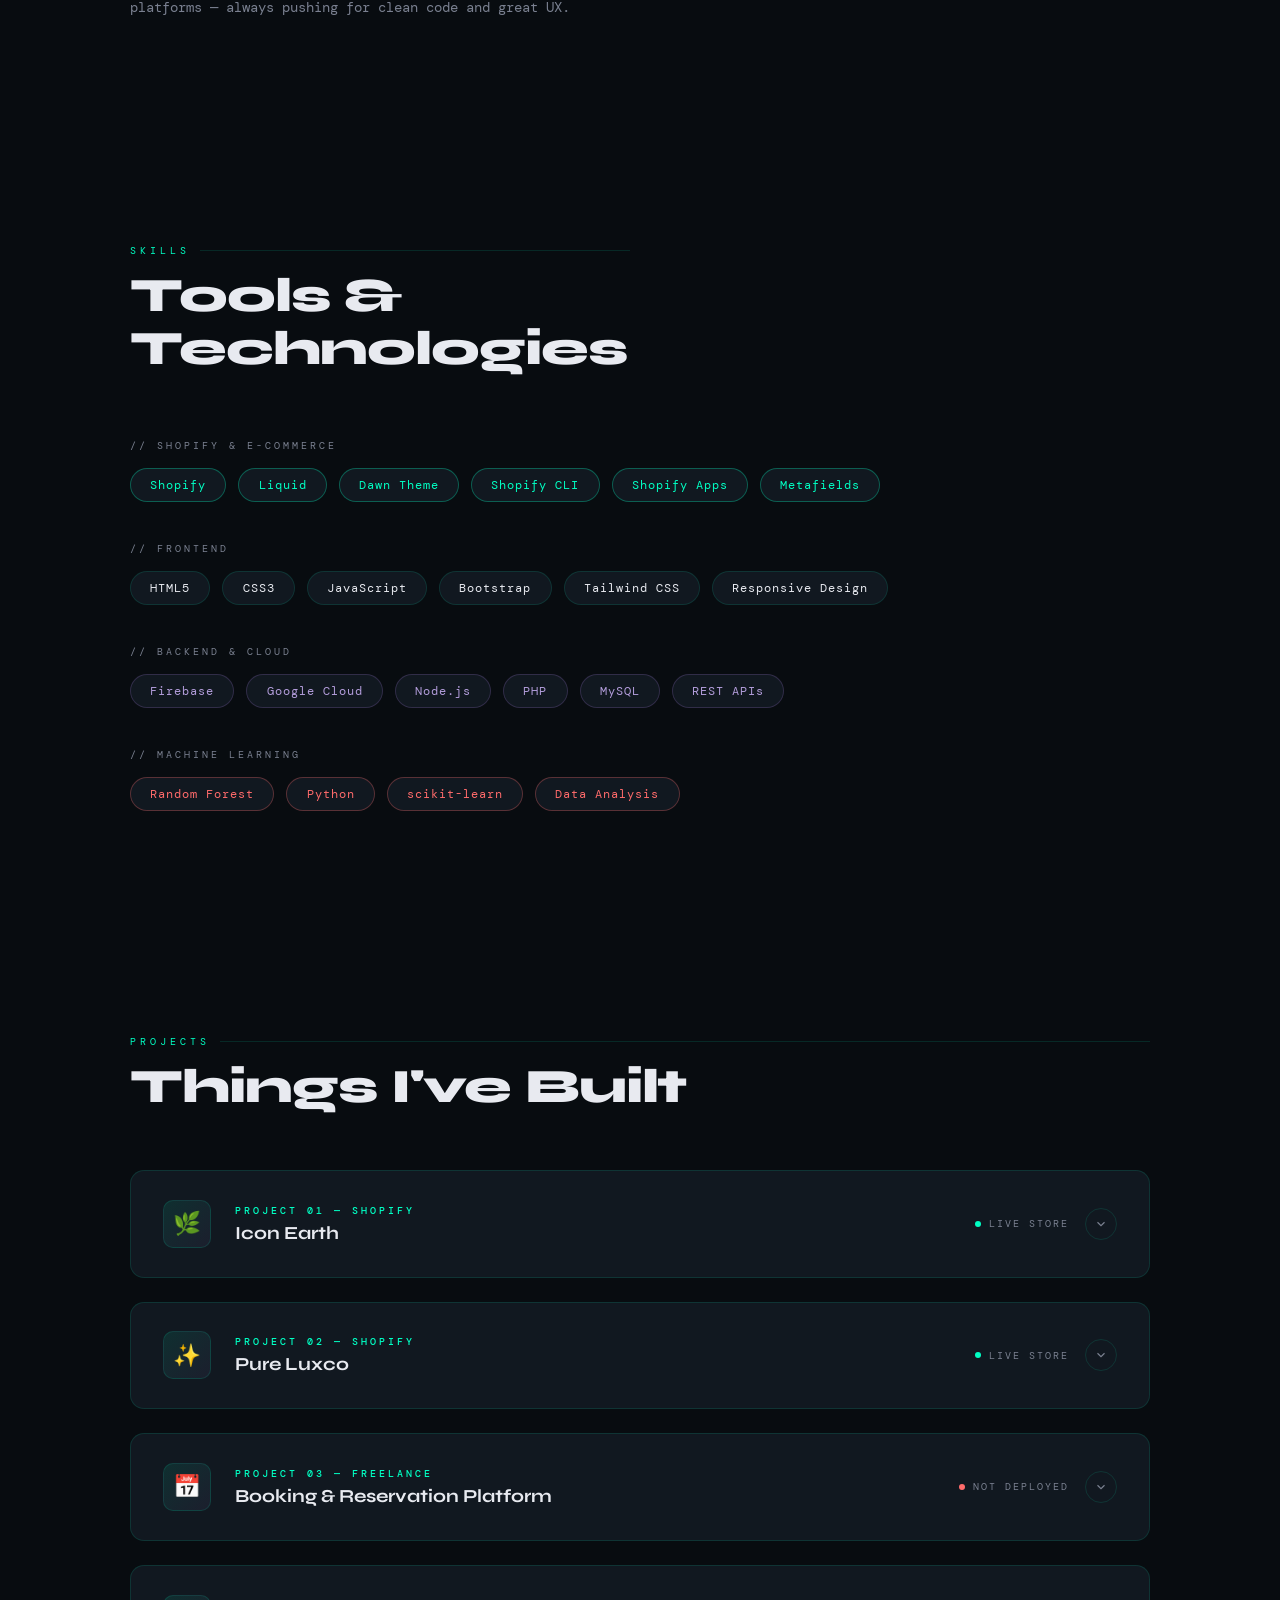
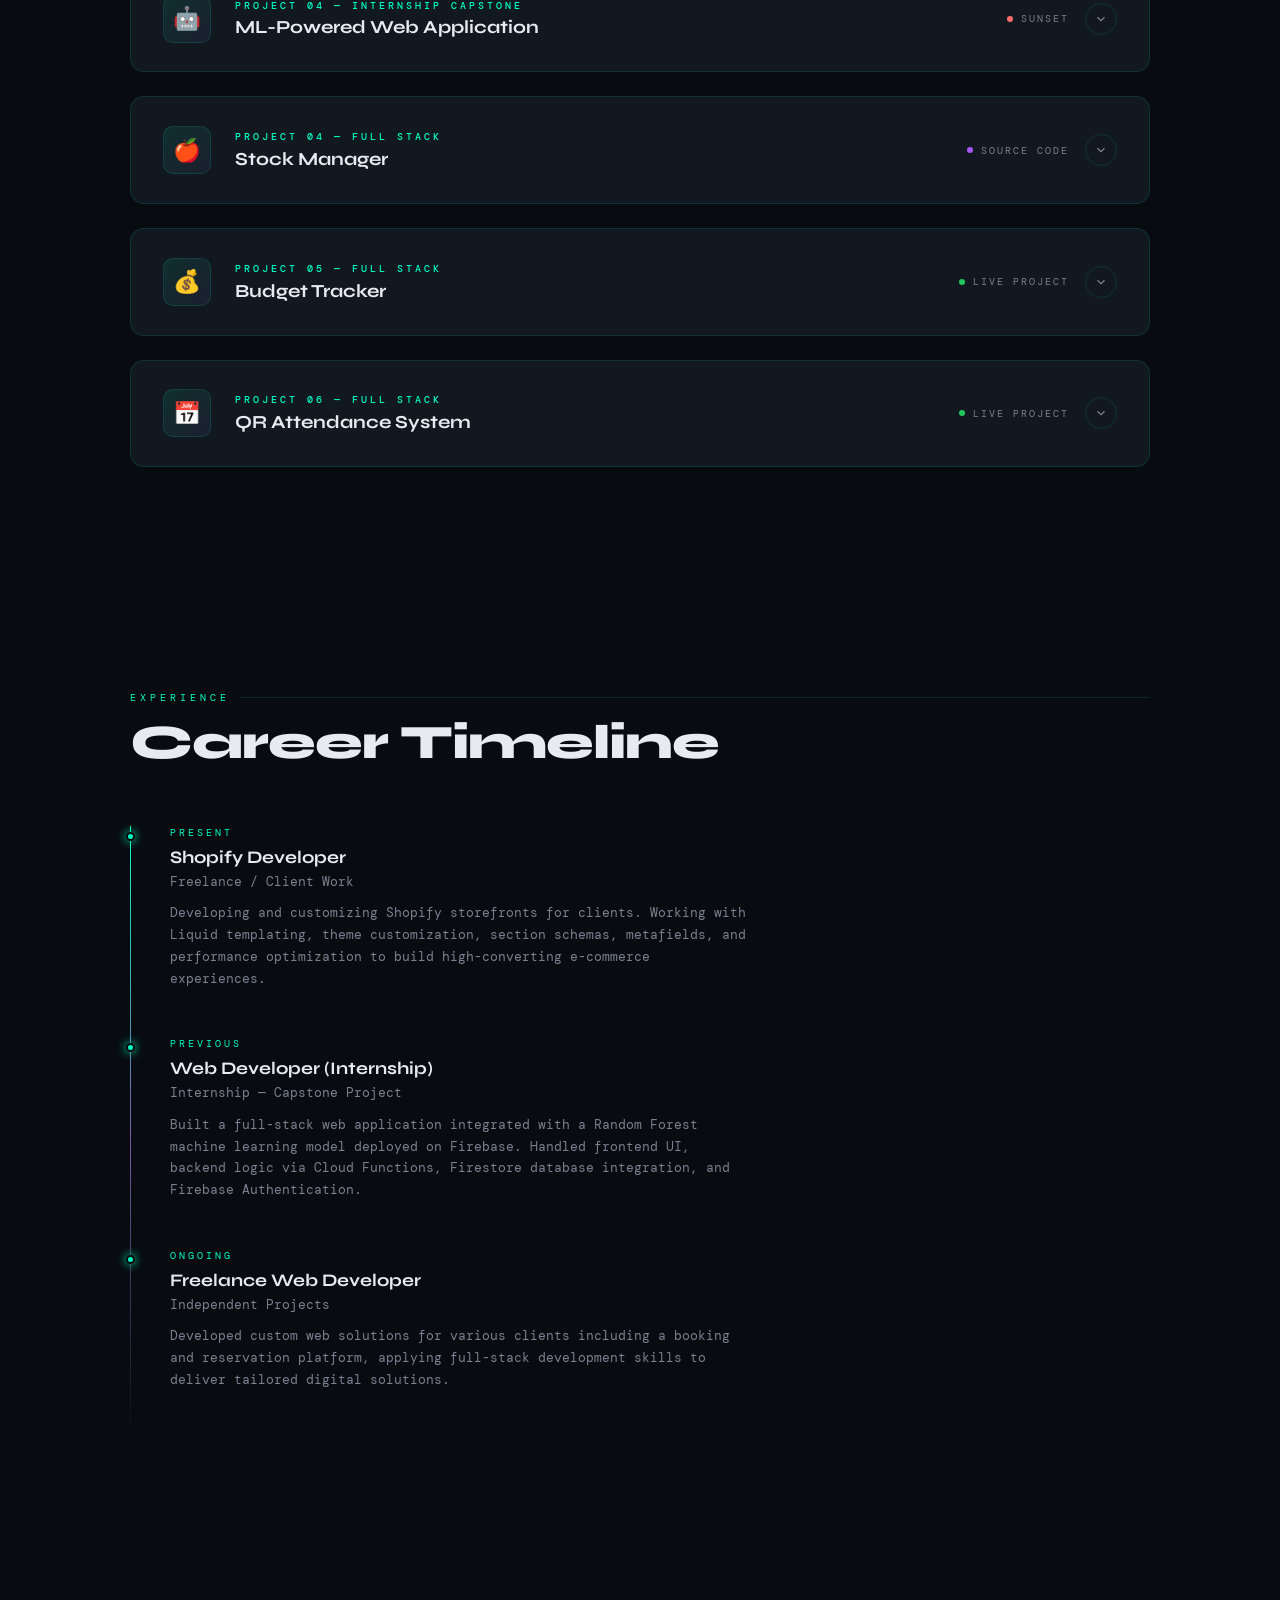
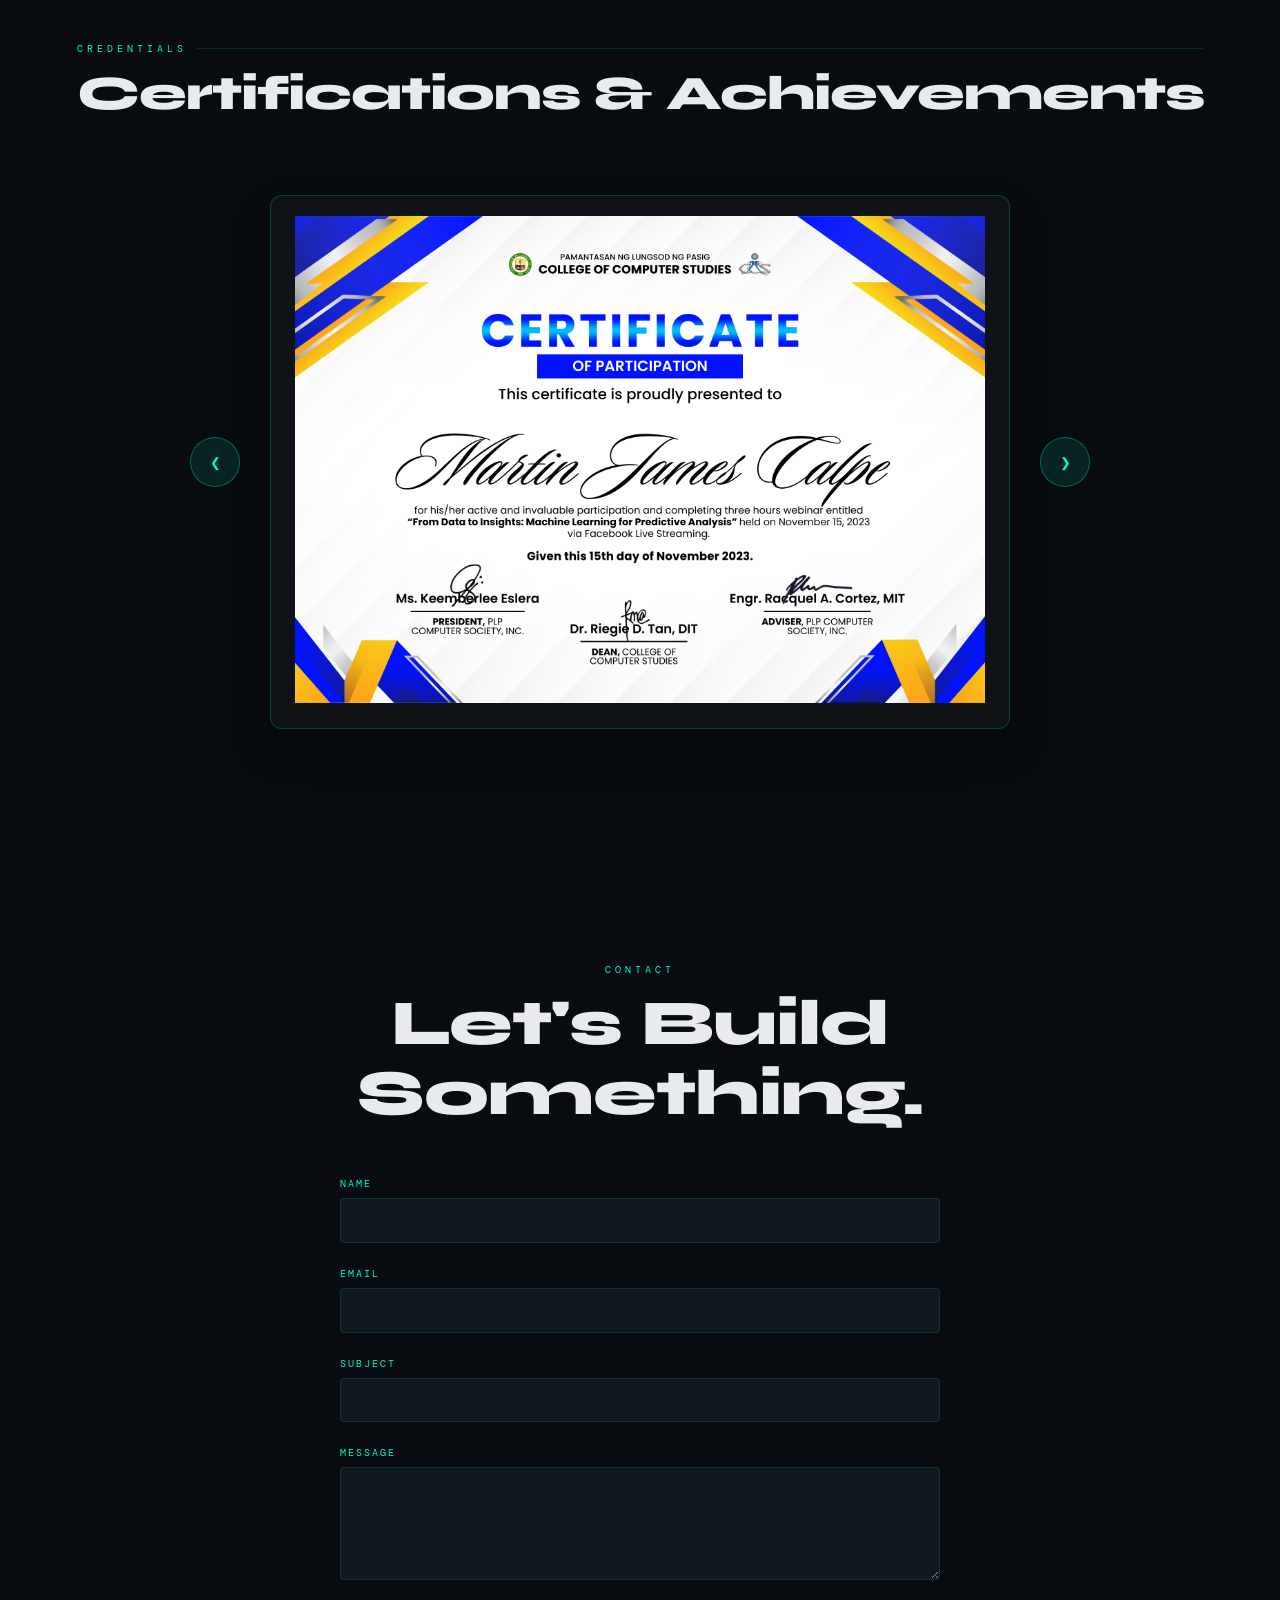
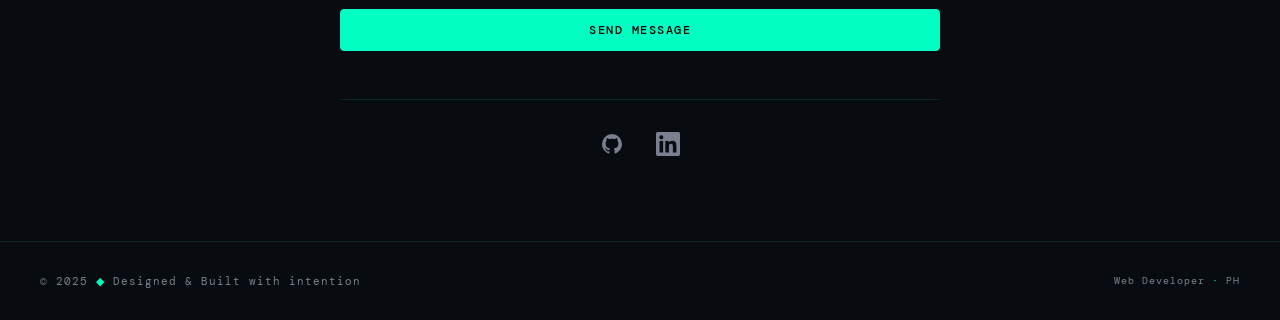
==== commit 0b5ec3dc: "fix project card" ====
--- a/index.html
+++ b/index.html
@@ -546,7 +546,7 @@
                 <span class="project-tag purple">Real-time Logs</span>
               </div>
               <div class="project-actions">
-                <a href="https://your-attendance-link.vercel.app/" target="_blank" rel="noopener" class="project-link">
+                <a href="https://mjcalpe-portfolio.web.app/attendance.html" target="_blank" rel="noopener" class="project-link">
                   <svg viewBox="0 0 24 24" fill="none" stroke="currentColor" stroke-width="2" stroke-linecap="round" stroke-linejoin="round"><path d="M18 13v6a2 2 0 01-2 2H5a2 2 0 01-2-2V8a2 2 0 012-2h6"></path><polyline points="15 3 21 3 21 9"></polyline><line x1="10" y1="14" x2="21" y2="3"></line></svg>
                   Visit Live Site
                 </a>
@@ -562,7 +562,7 @@
               <div class="preview-iframe-wrap">
                 <img src="project6.png" alt="Attendance System Preview" class="preview-screenshot">
                 <div class="preview-overlay">
-                  <a href="https://your-attendance-link.vercel.app/" target="_blank" rel="noopener" class="preview-visit">
+                  <a href="https://mjcalpe-portfolio.web.app/attendance.html" target="_blank" rel="noopener" class="preview-visit">
                     <svg width="11" height="11" viewBox="0 0 24 24" fill="none" stroke="currentColor" stroke-width="2"><path d="M18 13v6a2 2 0 01-2 2H5a2 2 0 01-2-2V8a2 2 0 012-2h6"/><polyline points="15 3 21 3 21 9"/><line x1="10" y1="14" x2="21" y2="3"/></svg>
                     View Live
                   </a>
